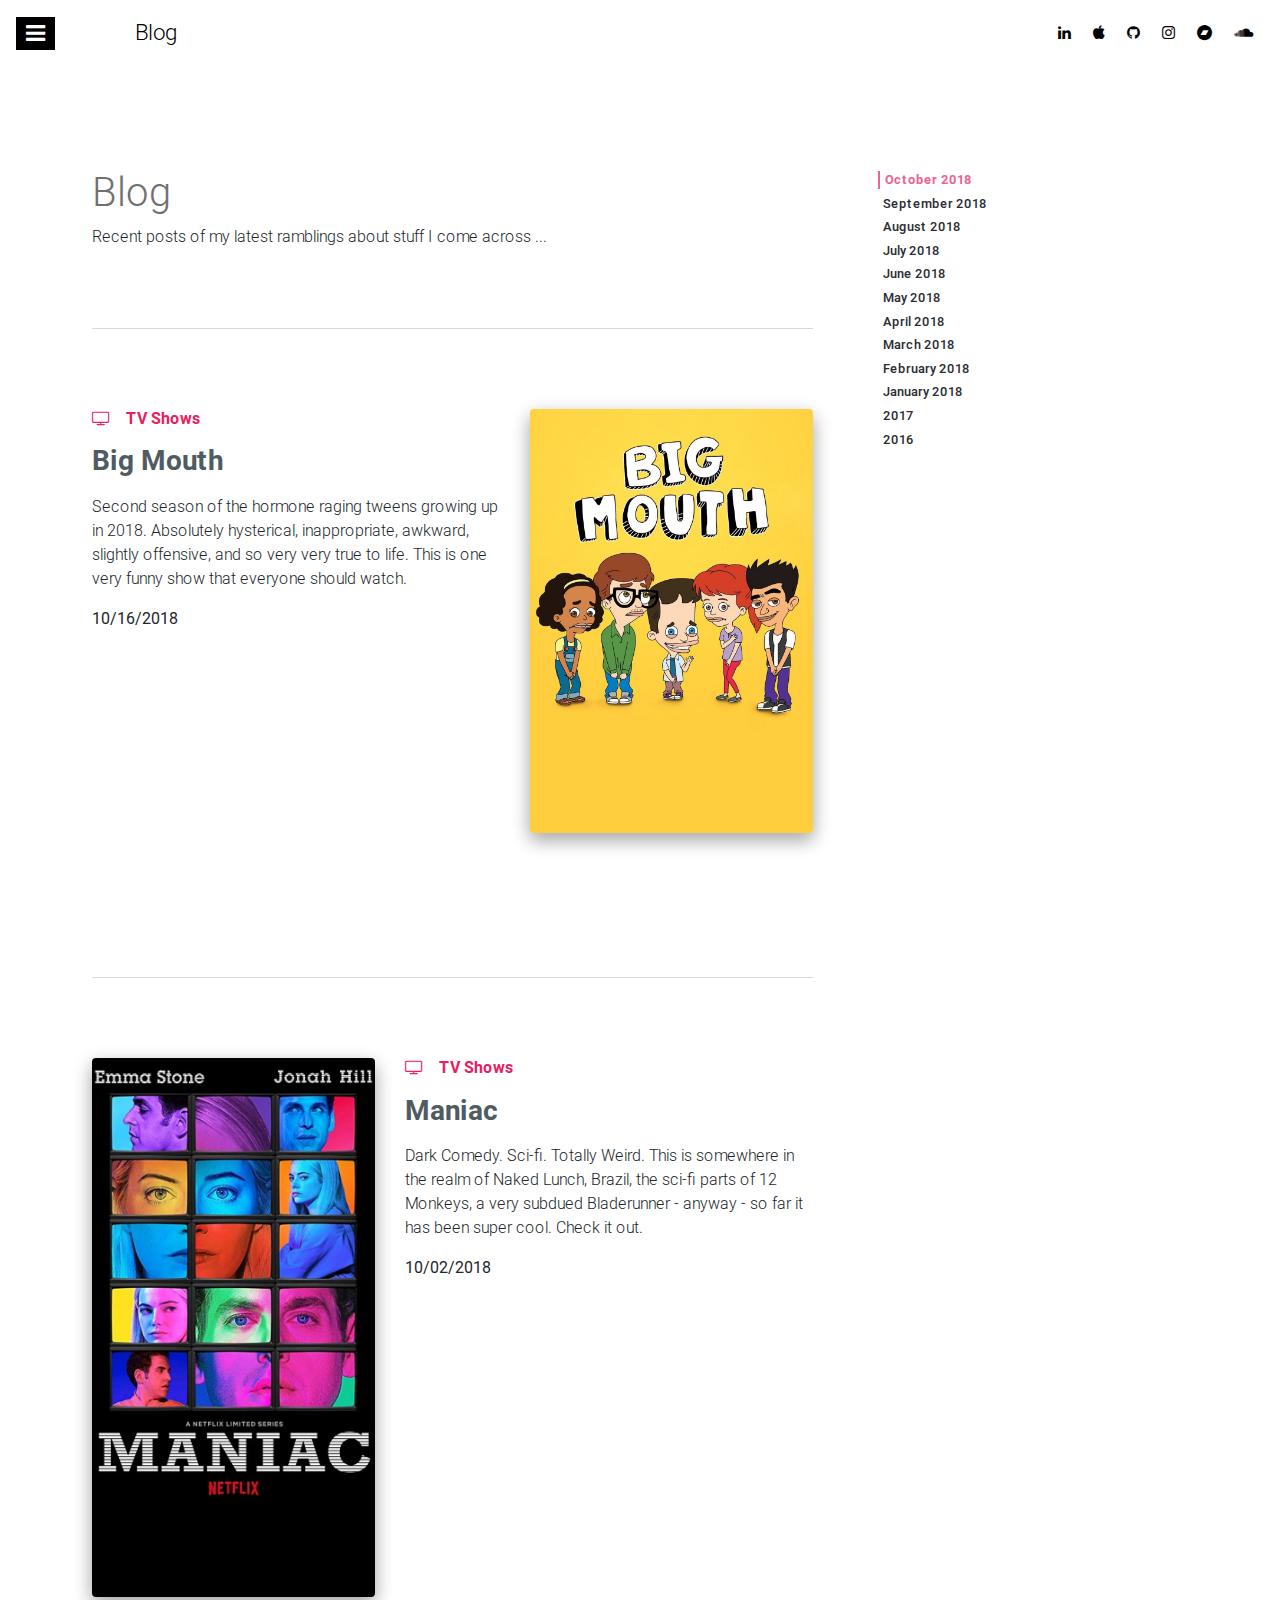
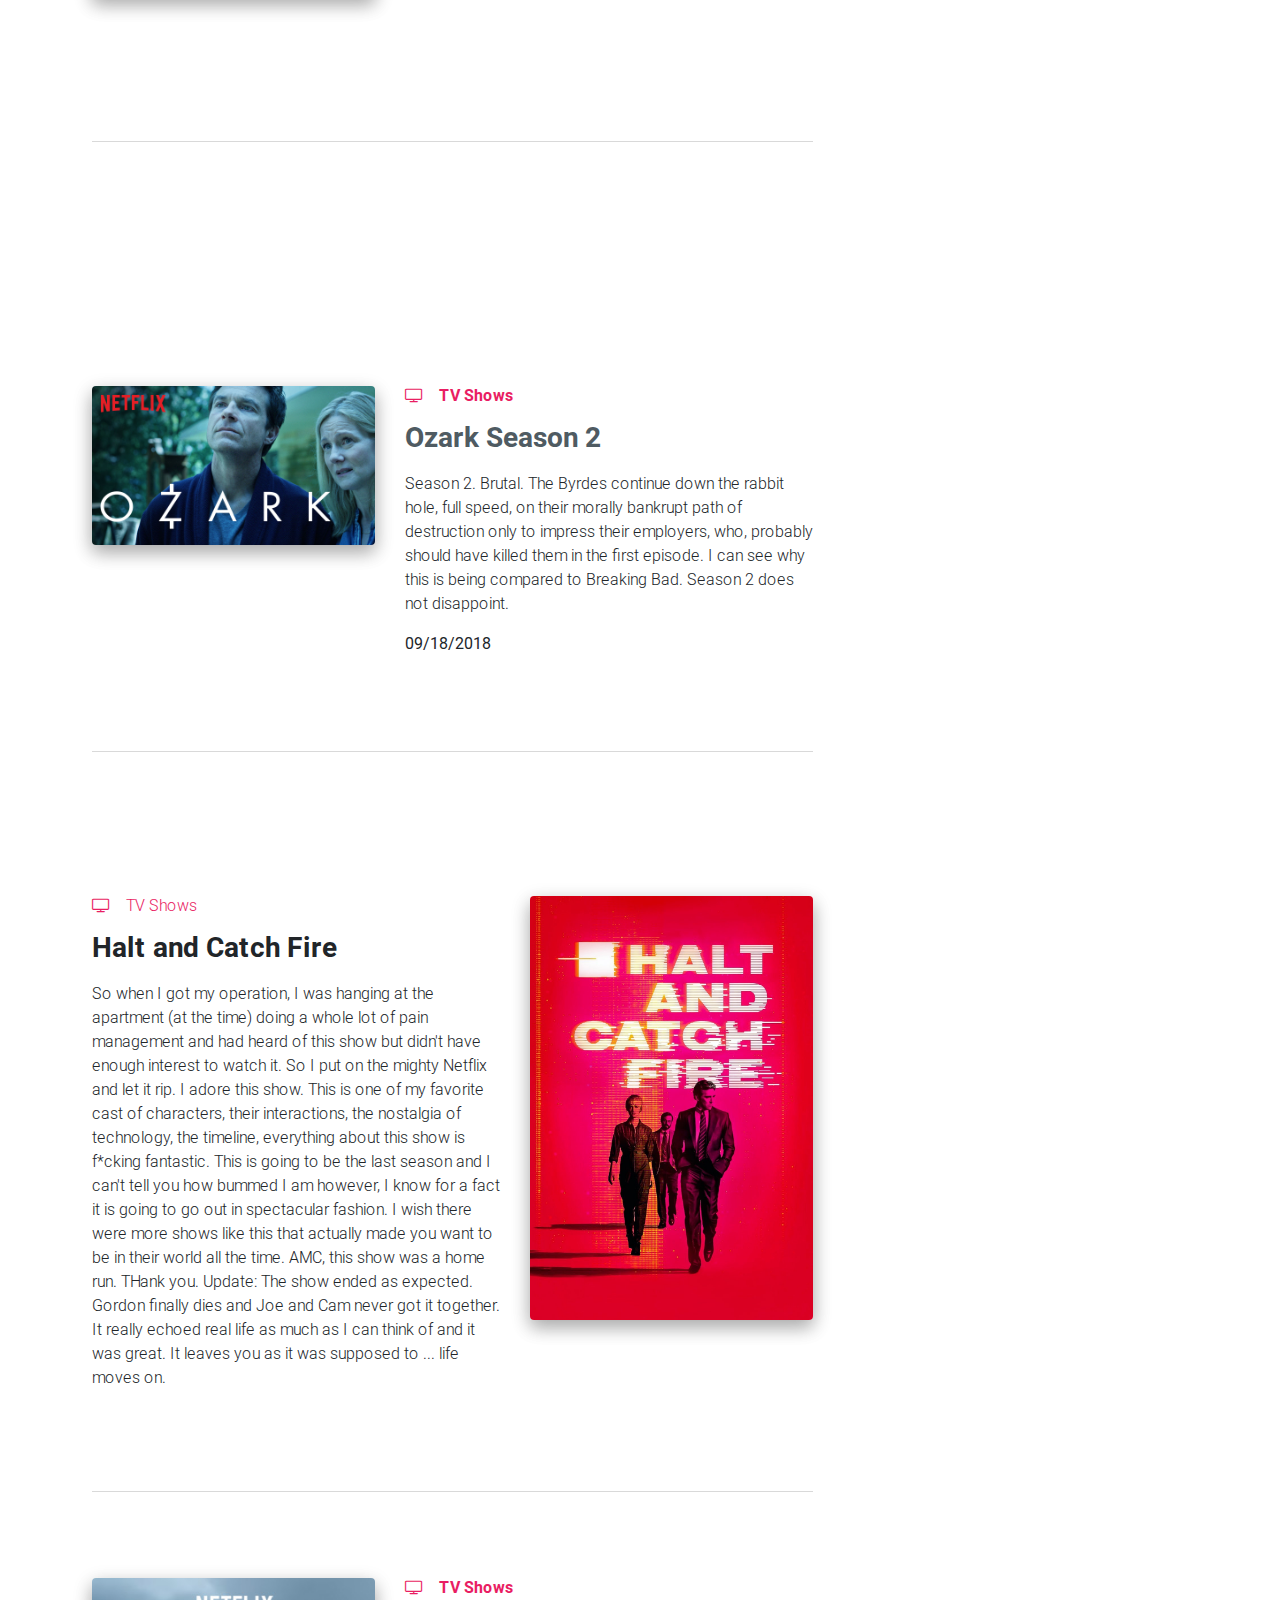
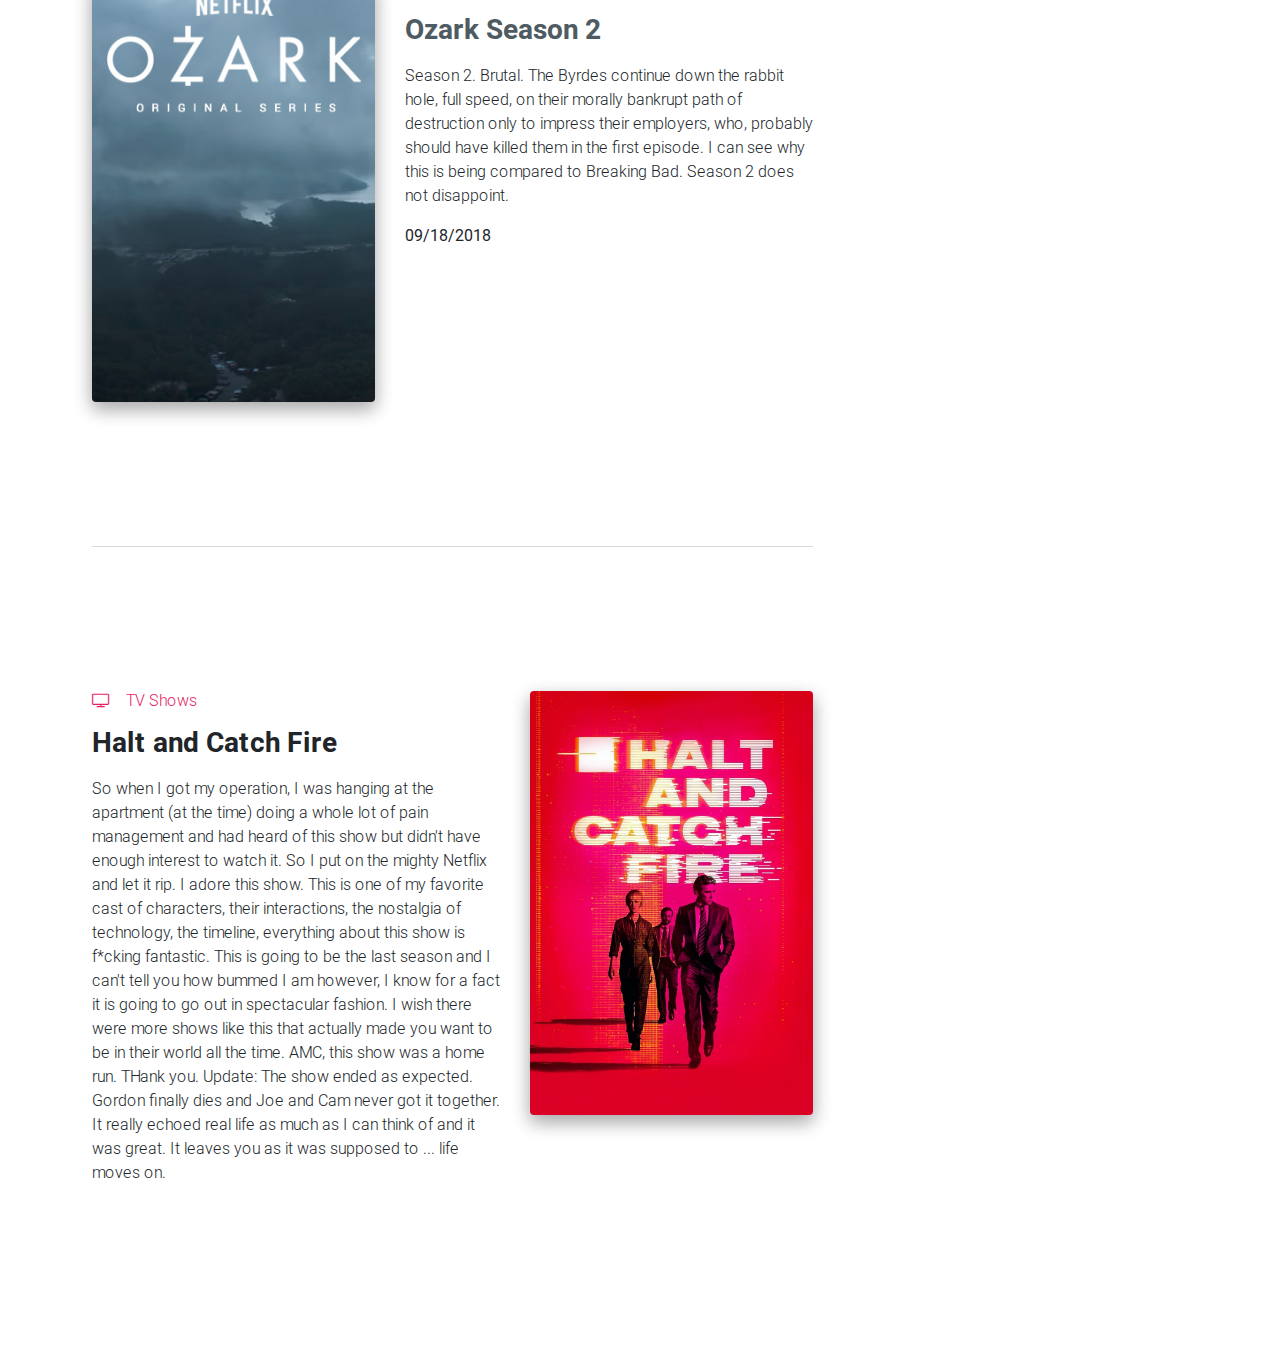
==== blog.html @ d879fb86 "messed around with colors again - added a new color template" ====
<!DOCTYPE html>
<html>

<head>
    <!--Import Google Icon Font-->
    <link href="https://fonts.googleapis.com/icon?family=Material+Icons" rel="stylesheet">

    <!-- Compiled and minified CSS -->
    <link rel="stylesheet" href="css/bootstrap.min.css">
    <link rel="stylesheet" href="css/mdb.min.css" />
    <link rel="stylesheet" href="css/overrides.css" />

    <!-- Font Awesome -->
    <link rel="stylesheet" href="https://maxcdn.bootstrapcdn.com/font-awesome/4.7.0/css/font-awesome.min.css">

    <!--Let browser know website is optimized for mobile-->
    <meta name="viewport" content="width=device-width, initial-scale=1.0" />
</head>

<body class="fixed-sn scrollspy-list white" data-spy="scroll" data-target="#myScrollspy" data-offset="150" style="position: relative;">

    <!--Double Nav-->
    <header>

        <!-- Sidenav -->
        <div id="slide-out" class="side-nav fixed white z-depth-0">
            <ul class="custom-scrollbar">
                <li>
                    <div class="logo-wrapper waves-light white">
                        <a href="index.html"><img src="assets/logo.png" alt="" class="img-fluid flex-center"></a>
                    </div>
                </li>
                <li class="text-center pt-1 primary-dark pb-05">
                    <h4 class="h4-responsive"><span class="white-text">HUGO</span><span class="secondary-text">MASSARRI</span></h4>
                </li>
                <!--
					<span class="fs-90 cyan-text lighten-1">UIX DEVELOPER</span>
				</li>
                -->
                <ul class="collapsible collapsible-accordion">
                    <li>
                        <a href="#" class="collapsible-header waves-effect arrow-r text-left fs-95"><i class="fa fa-hand-o-right"></i>PORTFOLIO</a>
                        <div class="collapsible-body">
                            <ul>
                                <li><a href="portfolio-ux.html" class="waves-effect text-left animated">UX</a></li>
                                <li><a href="portfolio-web.html" class="waves-effect text-left animated">Web Design</a></li>
                                <li><a href="portfolio-media.html" class="waves-effect text-left animated">Digital Media</a></li>
                            </ul>
                        </div>
                    </li>
                    <li><a href="process.html" class="collapsible-header waves-effect text-left fs-95"><i class="fa fa-cog"></i>PROCESS</a></li>
                    <li><a href="#" class="collapsible-header waves-effect text-left fs-95 active"><i class="fa fa-user"></i>BLOG</a></li>
                    <li><a href="discography.html" class="collapsible-header waves-effect text-left fs-95"><i class="fa fa-play-circle"></i>DISCOGRAPHY</a></li>
                    <li><a href="#" class="collapsible-header waves-effect text-left fs-95"><i class="fa fa-file-text"></i>RESUME</a></li>
                    <li><a href="#" class="collapsible-header waves-effect text-left fs-95"><i class="fa fa-envelope"></i>CONTACT</a></li>
                </ul>
            </ul>
            <div class="mask-strong"></div>
        </div>

        <!-- Navbar -->
        <nav id="topnav" class="navbar fixed-top navbar-toggleable-md navbar-expand-lg scrolling-navbar double-nav white black-text z-depth-0">
            <!-- Slideout button -->
            <div class="float-left ml-1">
                <div id="mobile-button" class="black">
                    <a href="#" data-activates="slide-out" class="button-collapse"><i id="mobile-menu" class="white-text fa fa-bars"></i></a>    
                </div>
            </div>

            <!-- Breadcrumb -->
            <div class="breadcrumb-dn mr-auto">
                <h4 class="h4-responsive ml-5 mt-05">Blog</h4>
            </div>
            <ul class="nav navbar-nav nav-flex-icons ml-auto">
                <!--
                <li class="nav-item d-sm-block d-md-block d-lg-block d-xl-none">
                    <a href="" class="nav-link fs-90 font-weight-bold" style="margin-top: 2px;"><span class="black-text">HUGO</span><span class="pink-text">MASSARRI</span></a>
                </li>
                -->
                <li class="nav-item">
                    <a href="" class="nav-link"><i class="fa fa-linkedin"></i></a>
                </li>
                <li class="nav-item">
                    <a href="" class="nav-link"><i class="fa fa-apple"></i></a>
                </li>
                <li class="nav-item">
                    <a href="" class="nav-link"><i class="fa fa-github"></i></a>
                </li>
                <li class="nav-item">
                    <a href="" class="nav-link"><i class="fa fa-instagram"></i></a>
                </li>
                <li class="nav-item">
                    <a href="" class="nav-link"><i class="fa fa-bandcamp" aria-hidden="true"></i></a>
                </li>
                <li class="nav-item">
                    <a href="" class="nav-link"><i class="fa fa-soundcloud"></i></a>
                </li>
            </ul>
        </nav>

    </header>



    <!-- Main Content -->
    <main>

        <div class="container-fluid dark-body-text">

            <div class="row mt-5">
                <div class="col-sm-12 col-lg-8">

                    <h1 class="h1-responsive font weight-bold tertiary-dark-text">Blog</h1>
                    <p class="w-responsive mb-5">Recent posts of my latest ramblings about stuff I come across ...</p>

                    <hr class="mb-5" />

                    <!-- October 2018 -->
                    <div id="OCT" class="process-spacer-start">&nbsp;</div>
                    <section class="blog">
                        <div class="row">
                            <div class="col-sm-12 col-lg-7">
                                <a href="!#" class="pink-text">
                                    <h6 class="mb-1 font-weight-bold"><i class="fa fa-television pr-1"></i>TV Shows</h6>
                                </a>
                                <h3 class="font-weight-bold mb-1"><strong><a href="https://www.netflix.com" target="_blank">Big Mouth</a></strong></h3>
                                <p>Second season of the hormone raging tweens growing up in 2018. Absolutely hysterical, inappropriate, awkward, slightly offensive, and so very very true to life. This is one very funny show that everyone should watch.</p>
                                <p><strong>10/16/2018</strong></p>
                            </div>
                            <div class="col-sm-12 col-lg-5">
                                <div class="view overlay rounded z-depth-2 mb-lg-0 mb-4">
                                    <img src="assets/blog/2018-10-16-bigmouth.jpg" alt="Maniac" class="img-fluid lightbox">
                                    <a>
                                        <div class="mask rgba-white-slight"></div>
                                    </a>
                                </div>
                            </div>
                        </div>
                    </section>
                    
                    <hr class="my-5">
                    
                    <section class="blog">
                        <div class="row">
                            <div class="col-sm-12 col-lg-5">
                                <div class="view overlay rounded z-depth-2 mb-lg-0 mb-4">
                                    <img src="assets/blog/maniac2018.jpeg" alt="Maniac" class="img-fluid lightbox">
                                    <a>
                                        <div class="mask rgba-white-slight"></div>
                                    </a>
                                </div>
                            </div>
                            <div class="col-sm-12 col-lg-7">
                                <a href="!#" class="pink-text">
                                    <h6 class="mb-1 font-weight-bold"><i class="fa fa-television pr-1"></i>TV Shows</h6>
                                </a>
                                <h3 class="font-weight-bold primary-light-text mb-1"><strong><a href="https://www.netflix.com/title/80124522" target="_blank">Maniac</a></strong></h3>
                                <p>Dark Comedy. Sci-fi. Totally Weird. This is somewhere in the realm of Naked Lunch, Brazil, the sci-fi parts of 12 Monkeys, a very subdued Bladerunner - anyway - so far it has been super cool. Check it out.</p>
                                <p><strong>10/02/2018</strong></p>
                            </div>
                        </div>
                    </section>

                    <hr class="my-5">

                    <!-- September 2018 -->
                    <div id="SEP" class="process-spacer">&nbsp;</div>
                    <section class="blog">
                        <div class="row">
                            <div class="col-sm-12 col-lg-5">
                                <div class="view overlay rounded z-depth-2 mb-lg-0 mb-4">
                                    <img src="assets/blog/2018-10-ozark.jpg" alt="Ozark" class="img-fluid lightbox">
                                    <a>
                                        <div class="mask rgba-white-slight"></div>
                                    </a>
                                </div>
                            </div>
                            <div class="col-sm-12 col-lg-7">
                                <a href="!#" class="pink-text">
                                    <h6 class="mb-1 font-weight-bold"><i class="fa fa-television pr-1"></i>TV Shows</h6>
                                </a>
                                <h3 class="font-weight-bold primary-light-text mb-1"><strong><a href="https://www.netflix.com/title/80117552" target="_blank">Ozark Season 2</a></strong></h3>
                                <p>Season 2. Brutal. The Byrdes continue down the rabbit hole, full speed, on their morally bankrupt path of destruction only to impress their employers, who, probably should have killed them in the first episode. I can see why this is being compared to Breaking Bad. Season 2 does not disappoint.</p>
                                <p><strong>09/18/2018</strong></p>
                            </div>
                        </div>
                    </section>

                    <hr class="my-5">

                    <section class="blog">
                        <div class="row">
                            <div class="col-sm-12 col-lg-7">
                                <a href="!#" class="pink-text">
                                    <h6 class="mt-4 mb-1"><i class="fa fa-television pr-1"></i>TV Shows</h6>
                                </a>
                                <h3 class="font-weight-bold mb-1"><strong>Halt and Catch Fire</strong></h3>
                                <p>So when I got my operation, I was hanging at the apartment (at the time) doing a whole lot of pain management and had heard of this show but didn't have enough interest to watch it. So I put on the mighty Netflix and let it rip. I adore this show. This is one of my favorite cast of characters, their interactions, the nostalgia of technology, the timeline, everything about this show is f*cking fantastic. This is going to be the last season and I can't tell you how bummed I am however, I know for a fact it is going to go out in spectacular fashion. I wish there were more shows like this that actually made you want to be in their world all the time. AMC, this show was a home run. THank you. Update: The show ended as expected. Gordon finally dies and Joe and Cam never got it together. It really echoed real life as much as I can think of and it was great. It leaves you as it was supposed to ... life moves on.</p>
                            </div>

                            <div class="col-sm-12 col-lg-5">
                                <div class="view overlay rounded z-depth-2 mb-lg-0 my-4">
                                    <img src="assets/blog/haltandcatchfire.jpg" alt="" class="img-fluid">
                                    <a>
                                        <div class="mask rgba-white-slight"></div>
                                    </a>
                                </div>
                            </div>
                        </div>
                    </section>


                    <!-- August 2018 -->
                    <div id="AUG" class="process-spacer">
                        <hr />
                    </div>
                    <section class="blog">
                        <div class="row">
                            <div class="col-sm-12 col-lg-5">
                                <div class="view overlay rounded z-depth-2 mb-lg-0 mb-4">
                                    <img src="assets/blog/ozark-netflix.jpg" alt="" class="img-fluid lightbox">
                                    <a>
                                        <div class="mask rgba-white-slight"></div>
                                    </a>
                                </div>
                            </div>

                            <div class="col-sm-12 col-lg-7">
                                <a href="!#" class="pink-text">
                                    <h6 class="mb-1 font-weight-bold"><i class="fa fa-television pr-1"></i>TV Shows</h6>
                                </a>
                                <h3 class="font-weight-bold mb-1"><strong><a href="https://www.netflix.com/title/80117552" target="_blank">Ozark Season 2</a></strong></h3>
                                <p>Season 2. Brutal. The Byrdes continue down the rabbit hole, full speed, on their morally bankrupt path of destruction only to impress their employers, who, probably should have killed them in the first episode. I can see why this is being compared to Breaking Bad. Season 2 does not disappoint.</p>
                                <p><strong>09/18/2018</strong></p>
                            </div>
                        </div>
                    </section>

                    <hr class="my-5">

                    <section class="blog">
                        <div class="row">
                            <div class="col-sm-12 col-lg-7">
                                <a href="!#" class="pink-text">
                                    <h6 class="mt-4 mb-1"><i class="fa fa-television pr-1"></i>TV Shows</h6>
                                </a>
                                <h3 class="font-weight-bold mb-1"><strong>Halt and Catch Fire</strong></h3>
                                <p>So when I got my operation, I was hanging at the apartment (at the time) doing a whole lot of pain management and had heard of this show but didn't have enough interest to watch it. So I put on the mighty Netflix and let it rip. I adore this show. This is one of my favorite cast of characters, their interactions, the nostalgia of technology, the timeline, everything about this show is f*cking fantastic. This is going to be the last season and I can't tell you how bummed I am however, I know for a fact it is going to go out in spectacular fashion. I wish there were more shows like this that actually made you want to be in their world all the time. AMC, this show was a home run. THank you. Update: The show ended as expected. Gordon finally dies and Joe and Cam never got it together. It really echoed real life as much as I can think of and it was great. It leaves you as it was supposed to ... life moves on.</p>
                            </div>

                            <div class="col-sm-12 col-lg-5">
                                <div class="view overlay rounded z-depth-2 mb-lg-0 my-4">
                                    <img src="assets/blog/haltandcatchfire.jpg" alt="" class="img-fluid">
                                    <a>
                                        <div class="mask rgba-white-slight"></div>
                                    </a>
                                </div>
                            </div>
                        </div>
                    </section>

                    <div class="process-spacer">&nbsp;</div>

                </div>


                <!-- Scroll Spy -->
                <div class="col-sm-12 col-lg-4">

                    <div id="myScrollspy" class="sticky">
                        <ul id="scrollspy-list" class="nav nav-pills default-pills smooth-scroll">
                            <li class="nav-item">
                                <a id="startPosition" href="#OCT" class="nav-link active">October 2018</a>
                            </li>
                            <li class="nav-item">
                                <a href="#SEP" class="nav-link">September 2018</a>
                            </li>
                            <li class="nav-item">
                                <a href="#AUG" class="nav-link">August 2018</a>
                            </li>
                            <li class="nav-item">
                                <a href="#JUL" class="nav-link">July 2018</a>
                            </li>
                            <li class="nav-item">
                                <a href="#JUN" class="nav-link">June 2018</a>
                            </li>
                            <li class="nav-item">
                                <a href="#MAY" class="nav-link">May 2018</a>
                            </li>
                            <li class="nav-item">
                                <a href="#APR" class="nav-link">April 2018</a>
                            </li>
                            <li class="nav-item">
                                <a href="#MAR" class="nav-link">March 2018</a>
                            </li>
                            <li class="nav-item">
                                <a href="#FEB" class="nav-link">February 2018</a>
                            </li>
                            <li class="nav-item">
                                <a href="#JAN" class="nav-link">January 2018</a>
                            </li>
                            <li class="nav-item">
                                <a href="#2017" class="nav-link">2017</a>
                            </li>
                            <li class="nav-item">
                                <a href="#2016" class="nav-link">2016</a>
                            </li>
                        </ul>
                    </div>

                </div>
            </div>



        </div>

    </main>

    <!-- Compiled and minified JavaScript -->
    <script src="js/jquery-3.3.1.min.js"></script>
    <script src="js/bootstrap.min.js"></script>
    <script src="js/mdb.min.js"></script>
    <script src="js/scripts.js"></script>
</body>

</html>
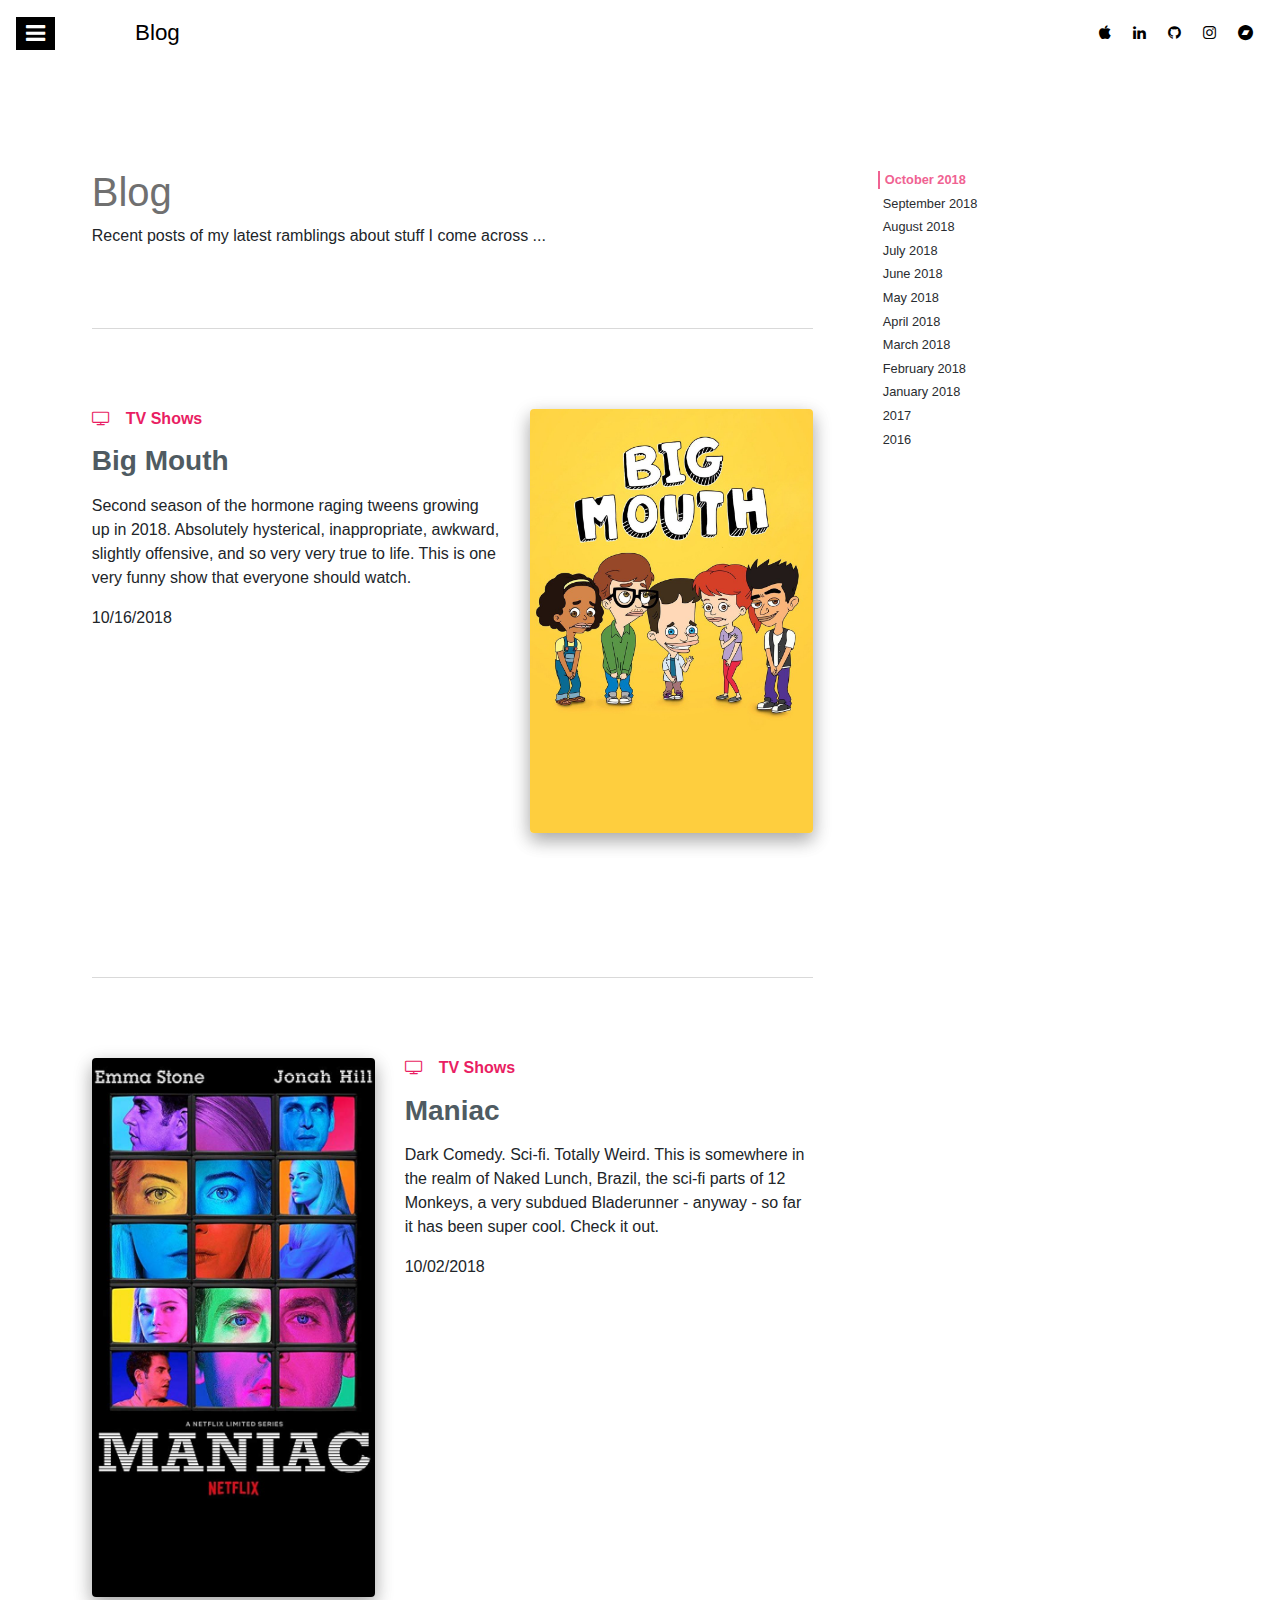
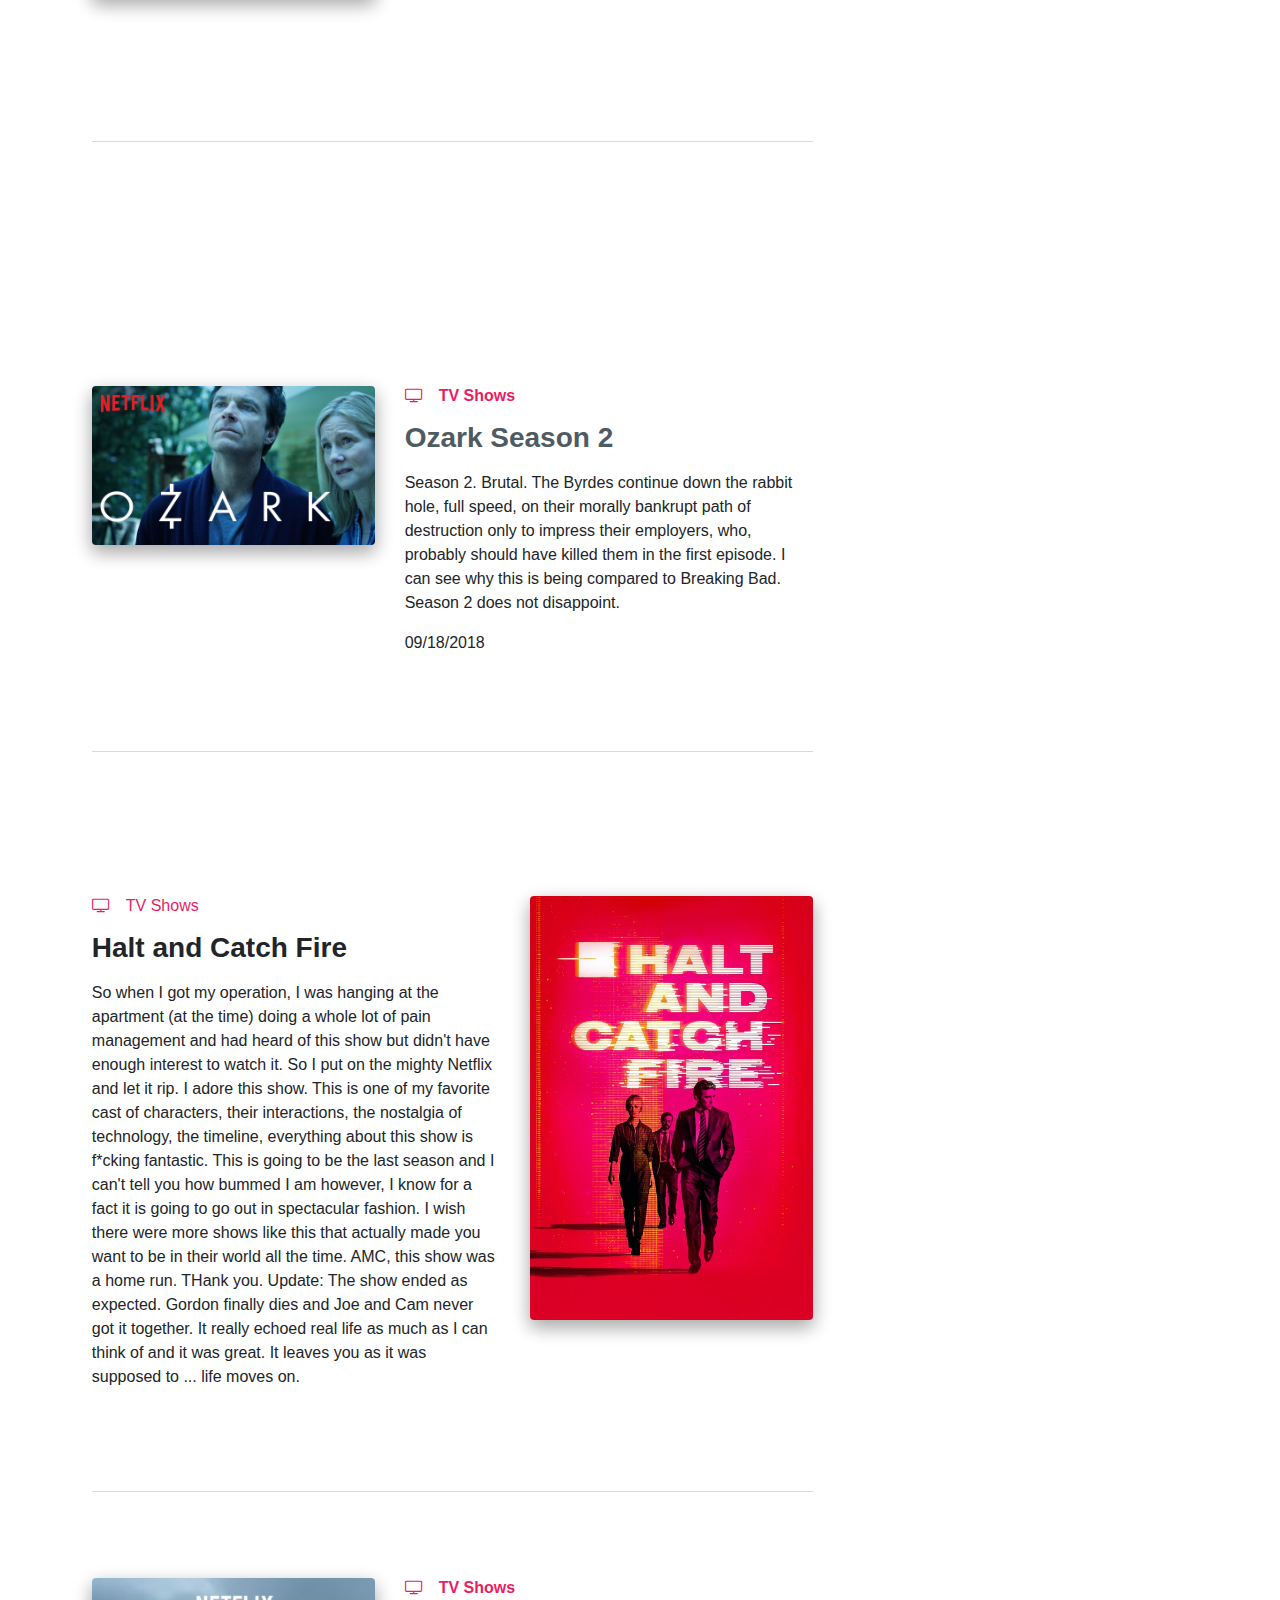
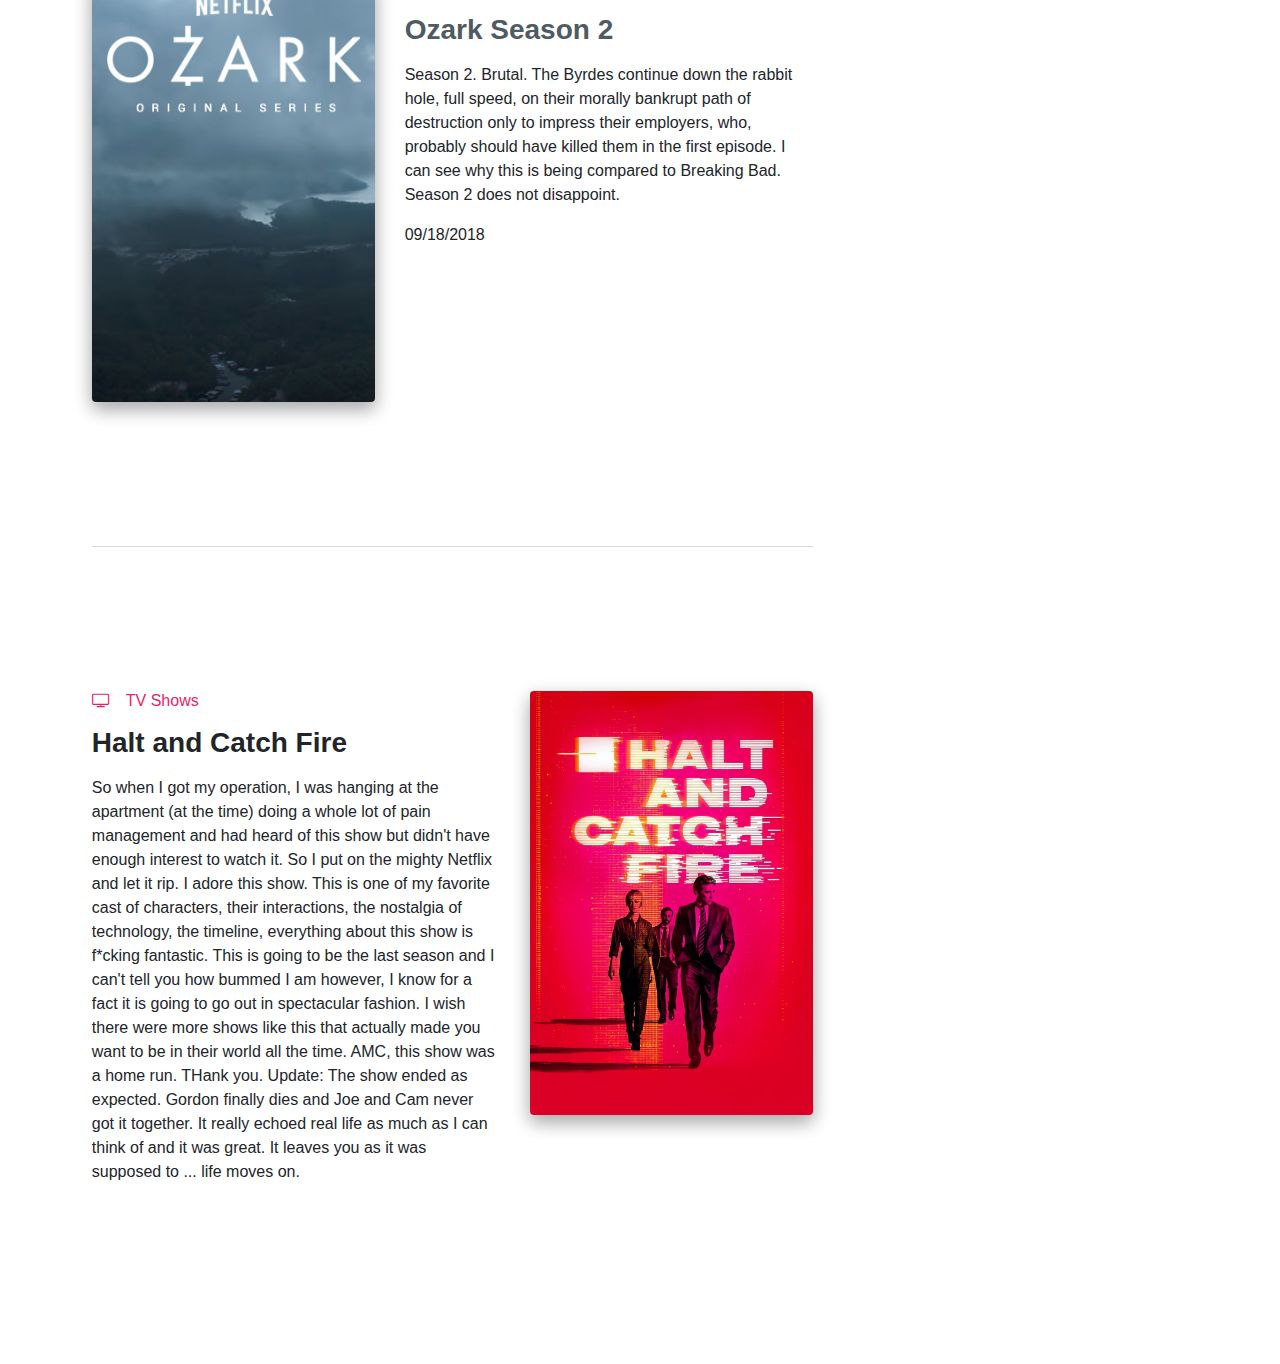
==== commit 35574d66: "fixed menu, added social links, started UX" ====
--- a/blog.html
+++ b/blog.html
@@ -30,21 +30,21 @@
                         <a href="index.html"><img src="assets/logo.png" alt="" class="img-fluid flex-center"></a>
                     </div>
                 </li>
-                <li class="text-center pt-1 primary-dark pb-05">
+                <li class="text-center pt-1 black pb-05">
                     <h4 class="h4-responsive"><span class="white-text">HUGO</span><span class="secondary-text">MASSARRI</span></h4>
                 </li>
                 <!--
 					<span class="fs-90 cyan-text lighten-1">UIX DEVELOPER</span>
 				</li>
                 -->
-                <ul class="collapsible collapsible-accordion">
+                <ul class="collapsible collapsible-accordion mt-0">
                     <li>
                         <a href="#" class="collapsible-header waves-effect arrow-r text-left fs-95"><i class="fa fa-hand-o-right"></i>PORTFOLIO</a>
                         <div class="collapsible-body">
                             <ul>
-                                <li><a href="portfolio-ux.html" class="waves-effect text-left animated">UX</a></li>
-                                <li><a href="portfolio-web.html" class="waves-effect text-left animated">Web Design</a></li>
-                                <li><a href="portfolio-media.html" class="waves-effect text-left animated">Digital Media</a></li>
+                                <li><a href="#" class="waves-effect text-left">UX</a></li>
+                                <li><a href="portfolio-media.html" class="waves-effect text-left">Digital Media</a></li>
+                                <li><a href="portfolio-web.html" class="waves-effect text-left">Web Design + Development</a></li>
                             </ul>
                         </div>
                     </li>
@@ -52,7 +52,7 @@
                     <li><a href="#" class="collapsible-header waves-effect text-left fs-95 active"><i class="fa fa-user"></i>BLOG</a></li>
                     <li><a href="discography.html" class="collapsible-header waves-effect text-left fs-95"><i class="fa fa-play-circle"></i>DISCOGRAPHY</a></li>
                     <li><a href="#" class="collapsible-header waves-effect text-left fs-95"><i class="fa fa-file-text"></i>RESUME</a></li>
-                    <li><a href="#" class="collapsible-header waves-effect text-left fs-95"><i class="fa fa-envelope"></i>CONTACT</a></li>
+                    <li><a href="contact.html" class="collapsible-header waves-effect text-left fs-95"><i class="fa fa-envelope"></i>CONTACT</a></li>
                 </ul>
             </ul>
             <div class="mask-strong"></div>
@@ -78,22 +78,19 @@
                 </li>
                 -->
                 <li class="nav-item">
-                    <a href="" class="nav-link"><i class="fa fa-linkedin"></i></a>
-                </li>
-                <li class="nav-item">
-                    <a href="" class="nav-link"><i class="fa fa-apple"></i></a>
-                </li>
-                <li class="nav-item">
-                    <a href="" class="nav-link"><i class="fa fa-github"></i></a>
-                </li>
-                <li class="nav-item">
-                    <a href="" class="nav-link"><i class="fa fa-instagram"></i></a>
-                </li>
-                <li class="nav-item">
-                    <a href="" class="nav-link"><i class="fa fa-bandcamp" aria-hidden="true"></i></a>
-                </li>
-                <li class="nav-item">
-                    <a href="" class="nav-link"><i class="fa fa-soundcloud"></i></a>
+                    <a href="https://www.apple.com" target="_blank" class="nav-link"><i class="fa fa-apple"></i></a>
+                </li>
+                <li class="nav-item">
+                    <a href="https://www.linkedin.com/in/hmassarri" target="_blank" class="nav-link"><i class="fa fa-linkedin"></i></a>
+                </li>
+                <li class="nav-item">
+                    <a href="https://github.com/hmassarri/" target="_blank" class="nav-link"><i class="fa fa-github"></i></a>
+                </li>
+                <li class="nav-item">
+                    <a href="https://www.instagram.com/bighbomb/" target="_blank" class="nav-link"><i class="fa fa-instagram"></i></a>
+                </li>
+                <li class="nav-item">
+                    <a href="https://blacktransmitter.bandcamp.com" target="_blank" class="nav-link"><i class="fa fa-bandcamp"></i></a>
                 </li>
             </ul>
         </nav>
--- a/css/overrides.css
+++ b/css/overrides.css
@@ -1,3 +1,19 @@
+/* Index 
+==============================
+0.  Imports
+1.  HTML, Body, etc
+2.  Fonts
+3.  Sidenav and Nav
+4.  Scrollspy
+5.  Portfolio Site Web
+6.  Discography
+7.  Blog
+8.  Process
+9.  Web
+10. Contact
+==============================*/
+/* Imports
+==============================*/
 /* =Color Palette
 ==============================*/
 /* Blue and Grey
@@ -547,14 +563,11 @@
   #mental_model {
     margin-top: 1rem !important;
     margin-bottom: 5rem; } }
-/* Index 
-==============================
-1. HTML, Body, etc
-
-
-==============================*/
 /* =HTML, Body, etc
 ==============================*/
+html, body {
+  font-family: 'Karla', sans-serif; }
+
 header,
 main,
 footer {
@@ -567,8 +580,10 @@
   border: 0;
   border-top: 1px solid rgba(0, 0, 0, 0.15); }
 
+/* =Fonts
+==============================*/
 .subheading-hm {
-  font-family: CallunaLghtRegular, Georgia, serif; }
+  font-family: Georgia, 'Times New Roman', Times, serif; }
 
 /* =Sidenav and Nav
 ==============================*/
@@ -590,7 +605,9 @@
 
 #slide-out .collapsible-body a {
   background-color: rgba(0, 0, 0, 0.08);
-  font-weight: 300; }
+  font-weight: 300;
+  height: 56px !important;
+  line-height: 56px !important; }
 
 .side-nav .logo-wrapper,
 .side-nav .logo-wrapper a {
@@ -614,8 +631,12 @@
   font-weight: 300;
   border-radius: 0; }
 
+.side-nav .collapsible a {
+  height: 58px !important;
+  line-height: 58px !important; }
+
 .side-nav .collapsible-body a {
-  padding-left: 55px; }
+  padding-left: 48px; }
 
 .side-nav .logo-wrapper {
   border-bottom: 0px solid rgba(153, 153, 153, 0.3); }
@@ -671,7 +692,8 @@
 .portfolioSite-button:focus,
 .portfolioSite-button:hover {
   background-color: #00BCD4;
-  color: #000000; }
+  color: #000000;
+  border-radius: 4px; }
 
 .portfolioSite-button .hoverable {
   transition: all 0s ease-in-out; }
@@ -689,7 +711,8 @@
 .discog-button:focus,
 .discog-button:hover {
   background-color: #00BCD4;
-  color: #000000; }
+  color: #000000;
+  border-radius: 4px; }
 
 .discog-button .hoverable {
   transition: all 0s ease-in-out; }
@@ -747,7 +770,7 @@
 .webproject-button-2 .hoverable {
   transition: all 0s ease-in-out; }
 
-/* =Discography
+/* =Contact
 ==============================*/
 .contact-button {
   background-color: #000000;
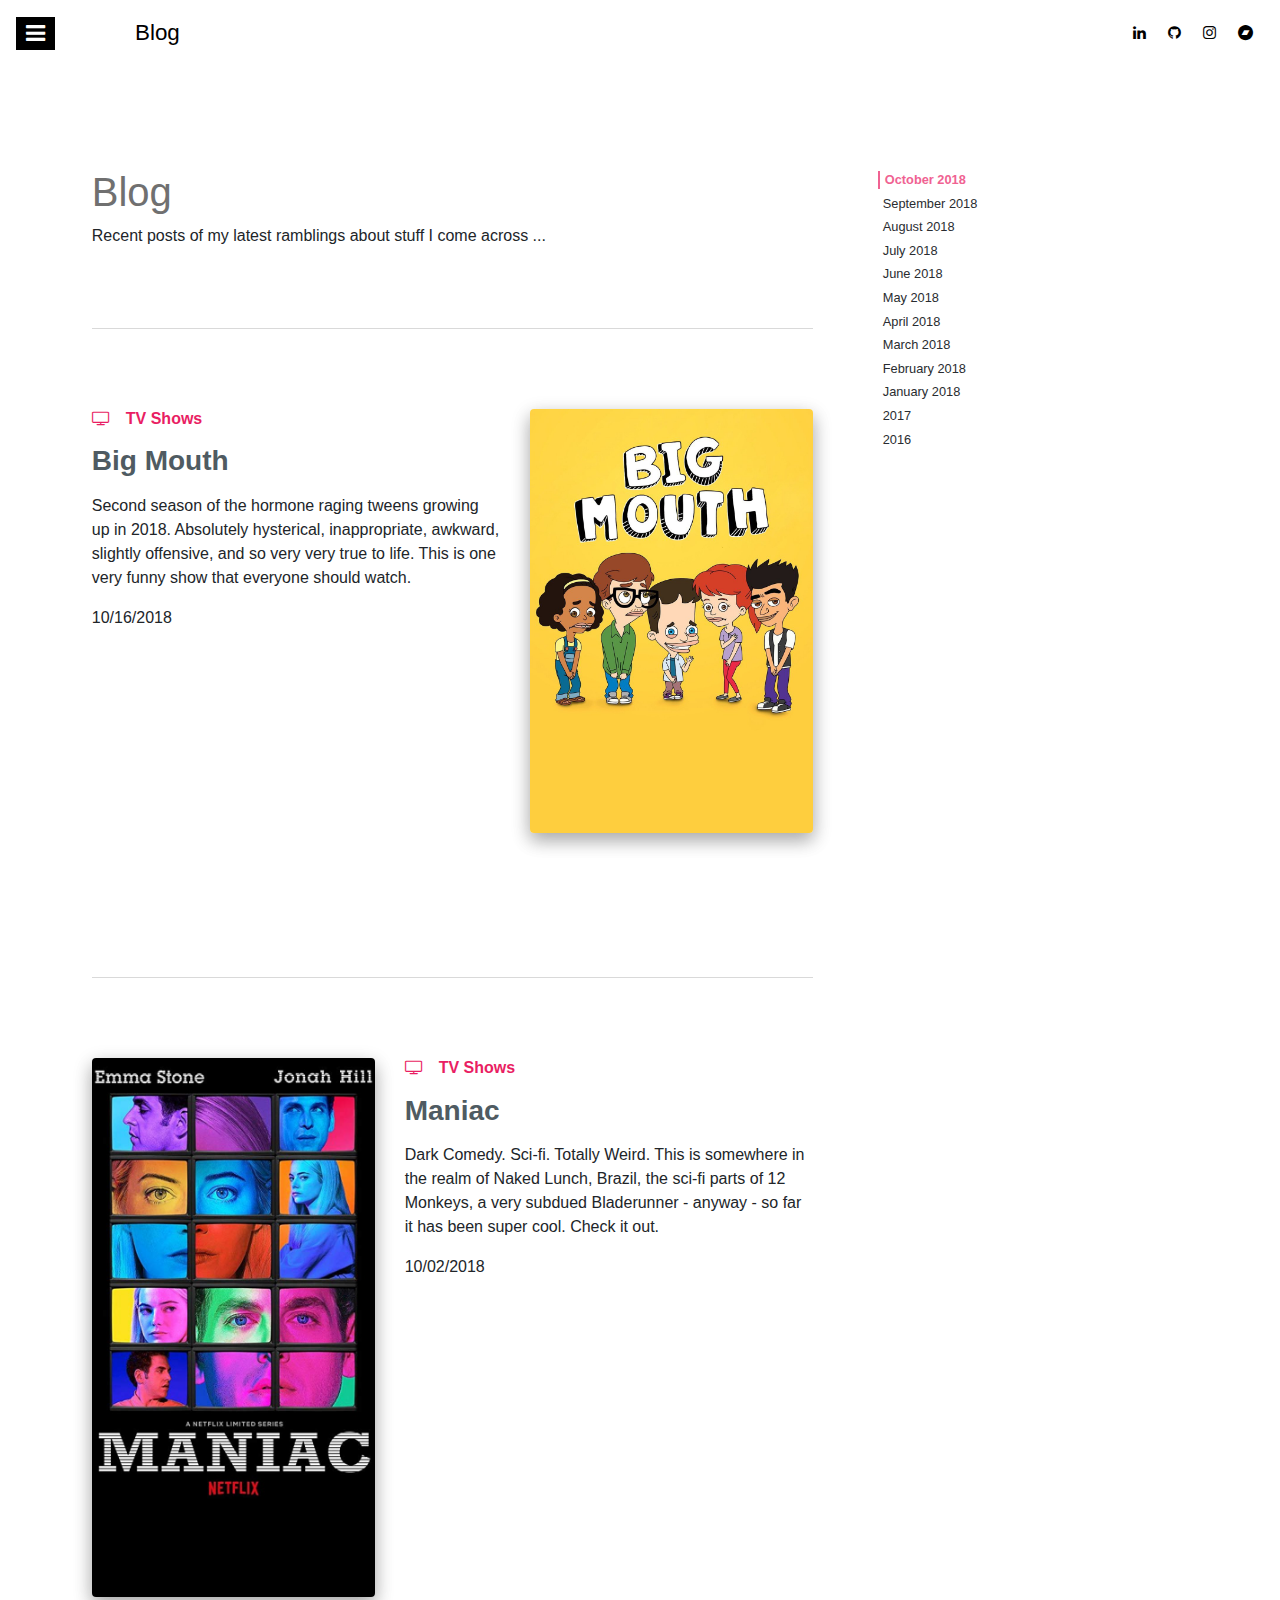
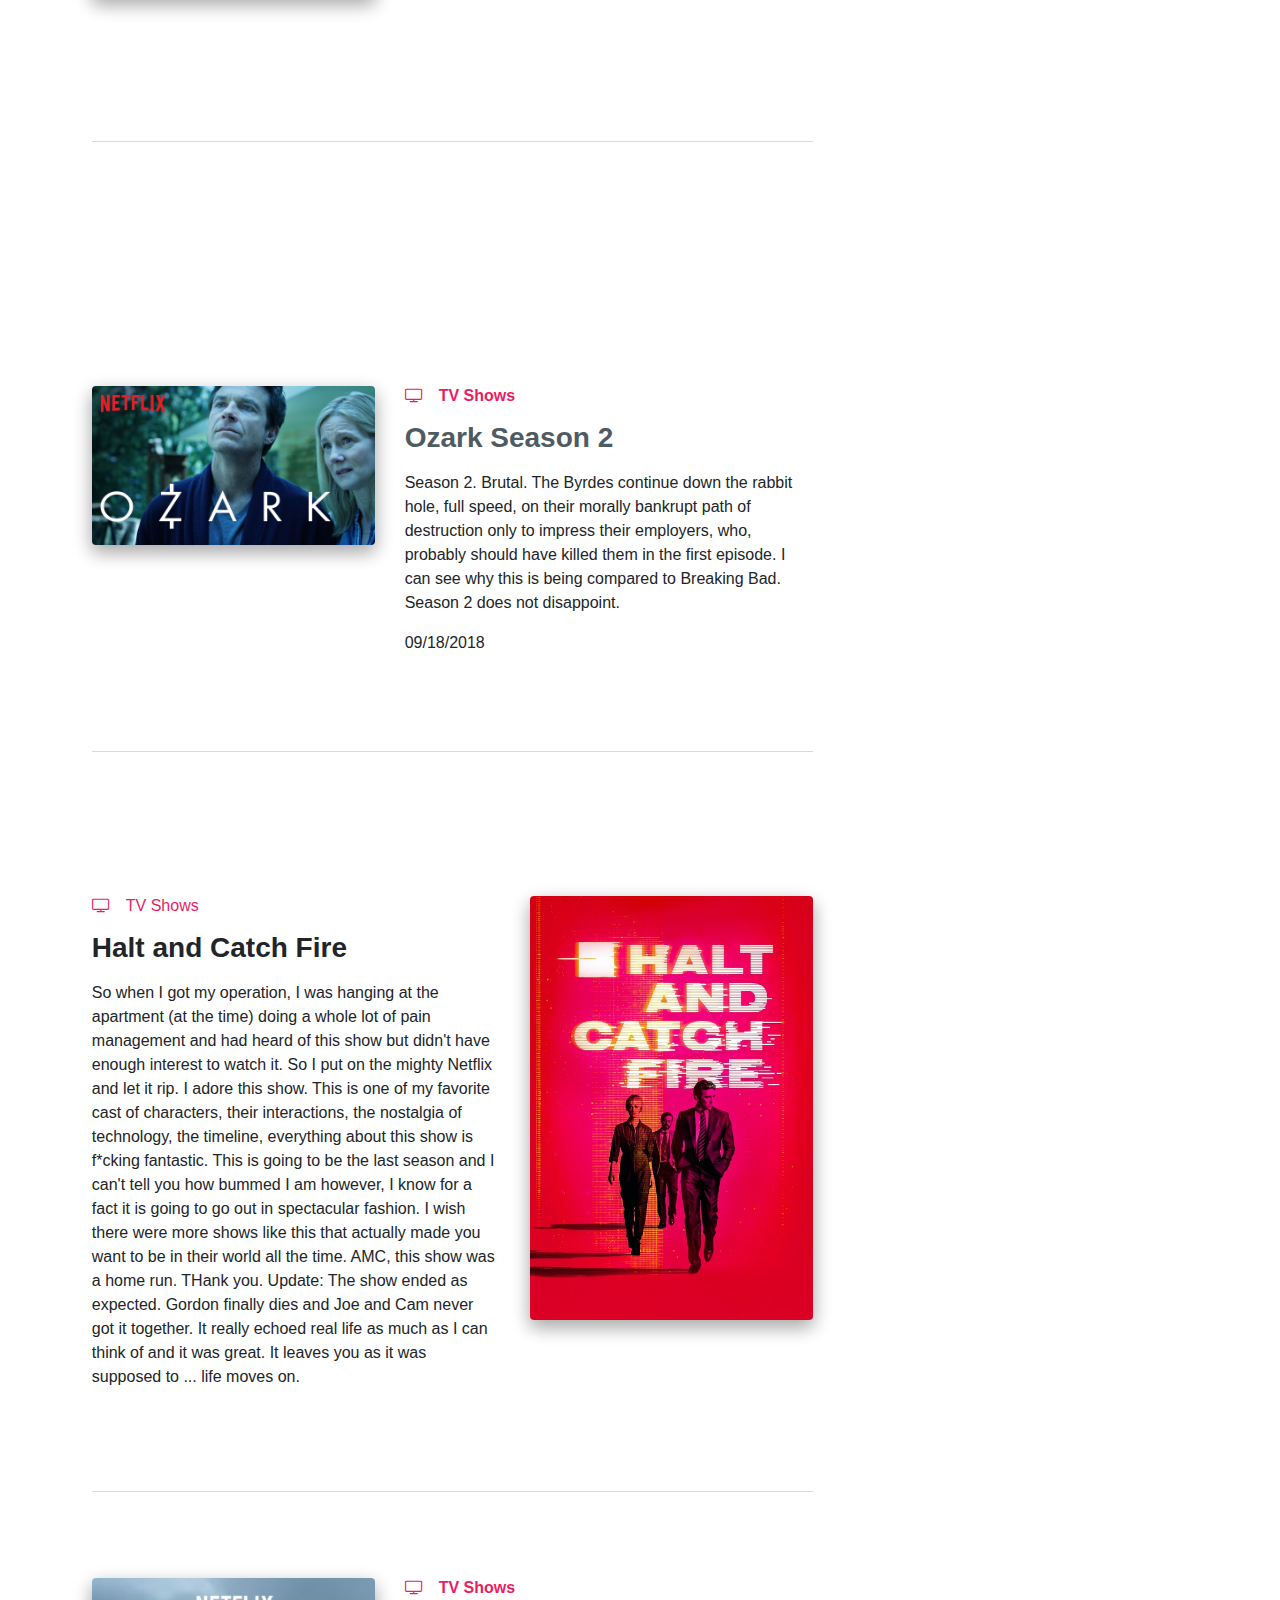
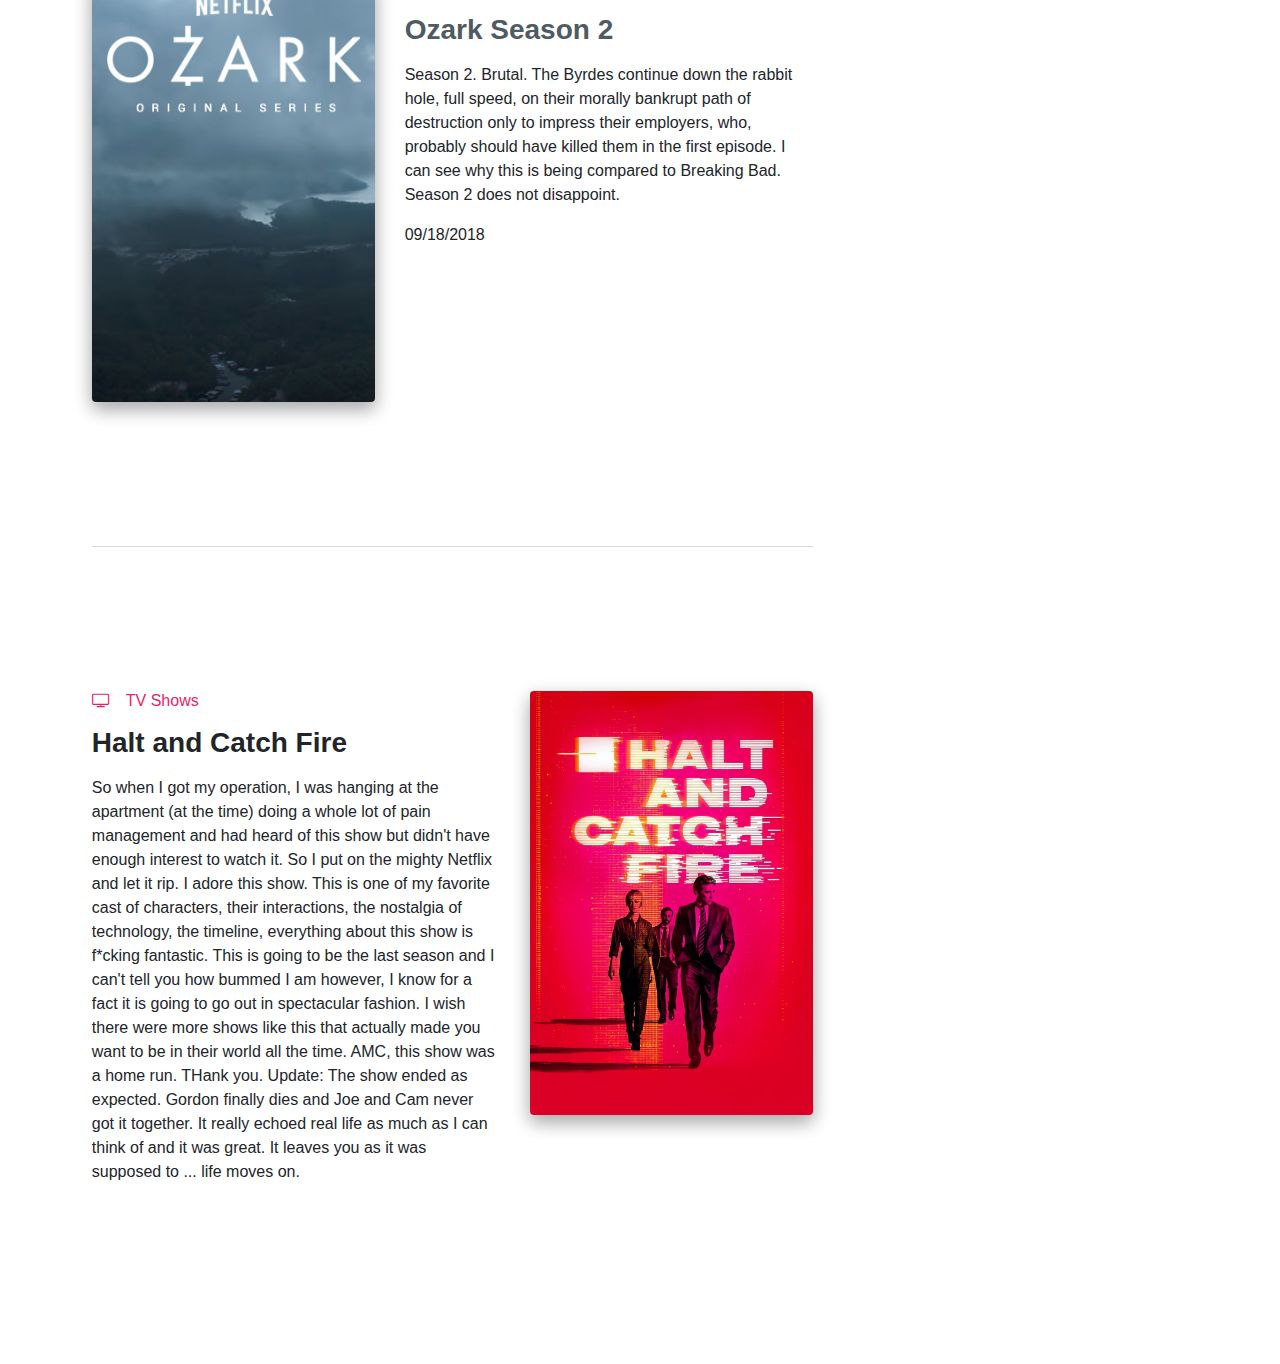
==== commit c6256cb0: "fixing more mobile css issues" ====
--- a/blog.html
+++ b/blog.html
@@ -51,7 +51,7 @@
                     <li><a href="process.html" class="collapsible-header waves-effect text-left fs-95"><i class="fa fa-cog"></i>PROCESS</a></li>
                     <li><a href="#" class="collapsible-header waves-effect text-left fs-95 active"><i class="fa fa-user"></i>BLOG</a></li>
                     <li><a href="discography.html" class="collapsible-header waves-effect text-left fs-95"><i class="fa fa-play-circle"></i>DISCOGRAPHY</a></li>
-                    <li><a href="#" class="collapsible-header waves-effect text-left fs-95"><i class="fa fa-file-text"></i>RESUME</a></li>
+                    <li><a href="assets/resume/2018-Resume.pdf" target="_blank" class="collapsible-header waves-effect text-left fs-95"><i class="fa fa-file-text"></i>RESUME</a></li>
                     <li><a href="contact.html" class="collapsible-header waves-effect text-left fs-95"><i class="fa fa-envelope"></i>CONTACT</a></li>
                 </ul>
             </ul>
@@ -76,10 +76,10 @@
                 <li class="nav-item d-sm-block d-md-block d-lg-block d-xl-none">
                     <a href="" class="nav-link fs-90 font-weight-bold" style="margin-top: 2px;"><span class="black-text">HUGO</span><span class="pink-text">MASSARRI</span></a>
                 </li>
+                <li class="nav-item">
+                    <a href="https://www.apple.com" target="_blank" class="nav-link"><i class="fa fa-apple"></i></a>
+                </li>
                 -->
-                <li class="nav-item">
-                    <a href="https://www.apple.com" target="_blank" class="nav-link"><i class="fa fa-apple"></i></a>
-                </li>
                 <li class="nav-item">
                     <a href="https://www.linkedin.com/in/hmassarri" target="_blank" class="nav-link"><i class="fa fa-linkedin"></i></a>
                 </li>
--- a/css/overrides.css
+++ b/css/overrides.css
@@ -535,7 +535,7 @@
     margin-top: 0px !important;
     margin-bottom: 0px !important; }
 
-  #process h2, #process p, #process figure {
+  #process h1, #process h2, #process h3, #process h4, #process h5, #process p, #process figure, #process footer {
     text-align: center !important; }
 
   #process .figure {
@@ -545,7 +545,7 @@
   .discog-button {
     width: 100% !important; }
 
-  #discography h2, #discography h3, #discography h5, #discography p {
+  #discopgrahy h1, #discography h2, #discography h3, #discography h5, #discography p, #discography footer {
     text-align: center !important; }
 
   #discography h3 {
@@ -554,10 +554,16 @@
   #discography .blockquote-footer {
     text-align: center; }
 
-  #web h2, #web h3, #web h5 {
+  #media h1, #media h2, #media h3, #media h4, #media h5, #media footer {
     text-align: center !important; }
 
+  #web h1, #web h2, #web h3, #web h4, #web h5, #web p, #web footer {
+    text-align: center !important; }
+
   .portfolioSite-button {
+    width: 100% !important; }
+
+  .contact-button {
     width: 100% !important; } }
 @media only screen and (max-width: 1024px) {
   #mental_model {
@@ -687,13 +693,12 @@
   padding: 10px 30px;
   display: inline-block;
   width: auto;
-  border-radius: 0px; }
+  border-radius: 4px; }
 
 .portfolioSite-button:focus,
 .portfolioSite-button:hover {
   background-color: #00BCD4;
-  color: #000000;
-  border-radius: 4px; }
+  color: #000000; }
 
 .portfolioSite-button .hoverable {
   transition: all 0s ease-in-out; }
@@ -706,13 +711,12 @@
   padding: 10px 30px;
   display: inline-block;
   width: auto;
-  border-radius: 0px; }
+  border-radius: 4px; }
 
 .discog-button:focus,
 .discog-button:hover {
   background-color: #00BCD4;
-  color: #000000;
-  border-radius: 4px; }
+  color: #000000; }
 
 .discog-button .hoverable {
   transition: all 0s ease-in-out; }
@@ -744,7 +748,7 @@
   padding: 10px 30px;
   display: inline-block;
   width: auto;
-  border-radius: 0px; }
+  border-radius: 4px; }
 
 .webproject-button-1:focus,
 .webproject-button-1:hover {
@@ -760,7 +764,7 @@
   padding: 10px 30px;
   display: inline-block;
   width: auto;
-  border-radius: 0px; }
+  border-radius: 4px; }
 
 .webproject-button-2:focus,
 .webproject-button-2:hover {
@@ -774,11 +778,11 @@
 ==============================*/
 .contact-button {
   background-color: #000000;
-  color: #FFFFFF;
+  color: #FFFFFF !important;
   padding: 10px 30px;
   display: inline-block;
   width: auto;
-  border-radius: 0px; }
+  border-radius: 4px; }
 
 .contact-button:focus,
 .contact-button:hover {
@@ -788,4 +792,25 @@
 .contact-button .hoverable {
   transition: all 0s ease-in-out; }
 
+#contact-form .form-control:focus {
+  color: #00BCD4;
+  border: 1px solid #00BCD4;
+  -webkit-box-shadow: 0 0 0 0.2rem rgba(0, 188, 212, 0.25);
+  box-shadow: 0 0 0 0.2rem rgba(0, 188, 212, 0.25); }
+
+#contact-form select:focus {
+  color: #00BCD4;
+  border: 1px solid #00BCD4;
+  -webkit-box-shadow: 0 0 0 0.2rem rgba(0, 188, 212, 0.25);
+  box-shadow: 0 0 0 0.2rem rgba(0, 188, 212, 0.25); }
+
+#contact-form .custom-select:focus {
+  color: #00BCD4;
+  border: 1px solid #00BCD4;
+  -webkit-box-shadow: 0 0 0 0.2rem rgba(0, 188, 212, 0.25);
+  box-shadow: 0 0 0 0.2rem rgba(0, 188, 212, 0.25); }
+
+#contact-form input:matches([type="button"], #contact-form [type="submit"], #contact-form [type="reset"]) {
+  border: none !important; }
+
 /*# sourceMappingURL=overrides.css.map */
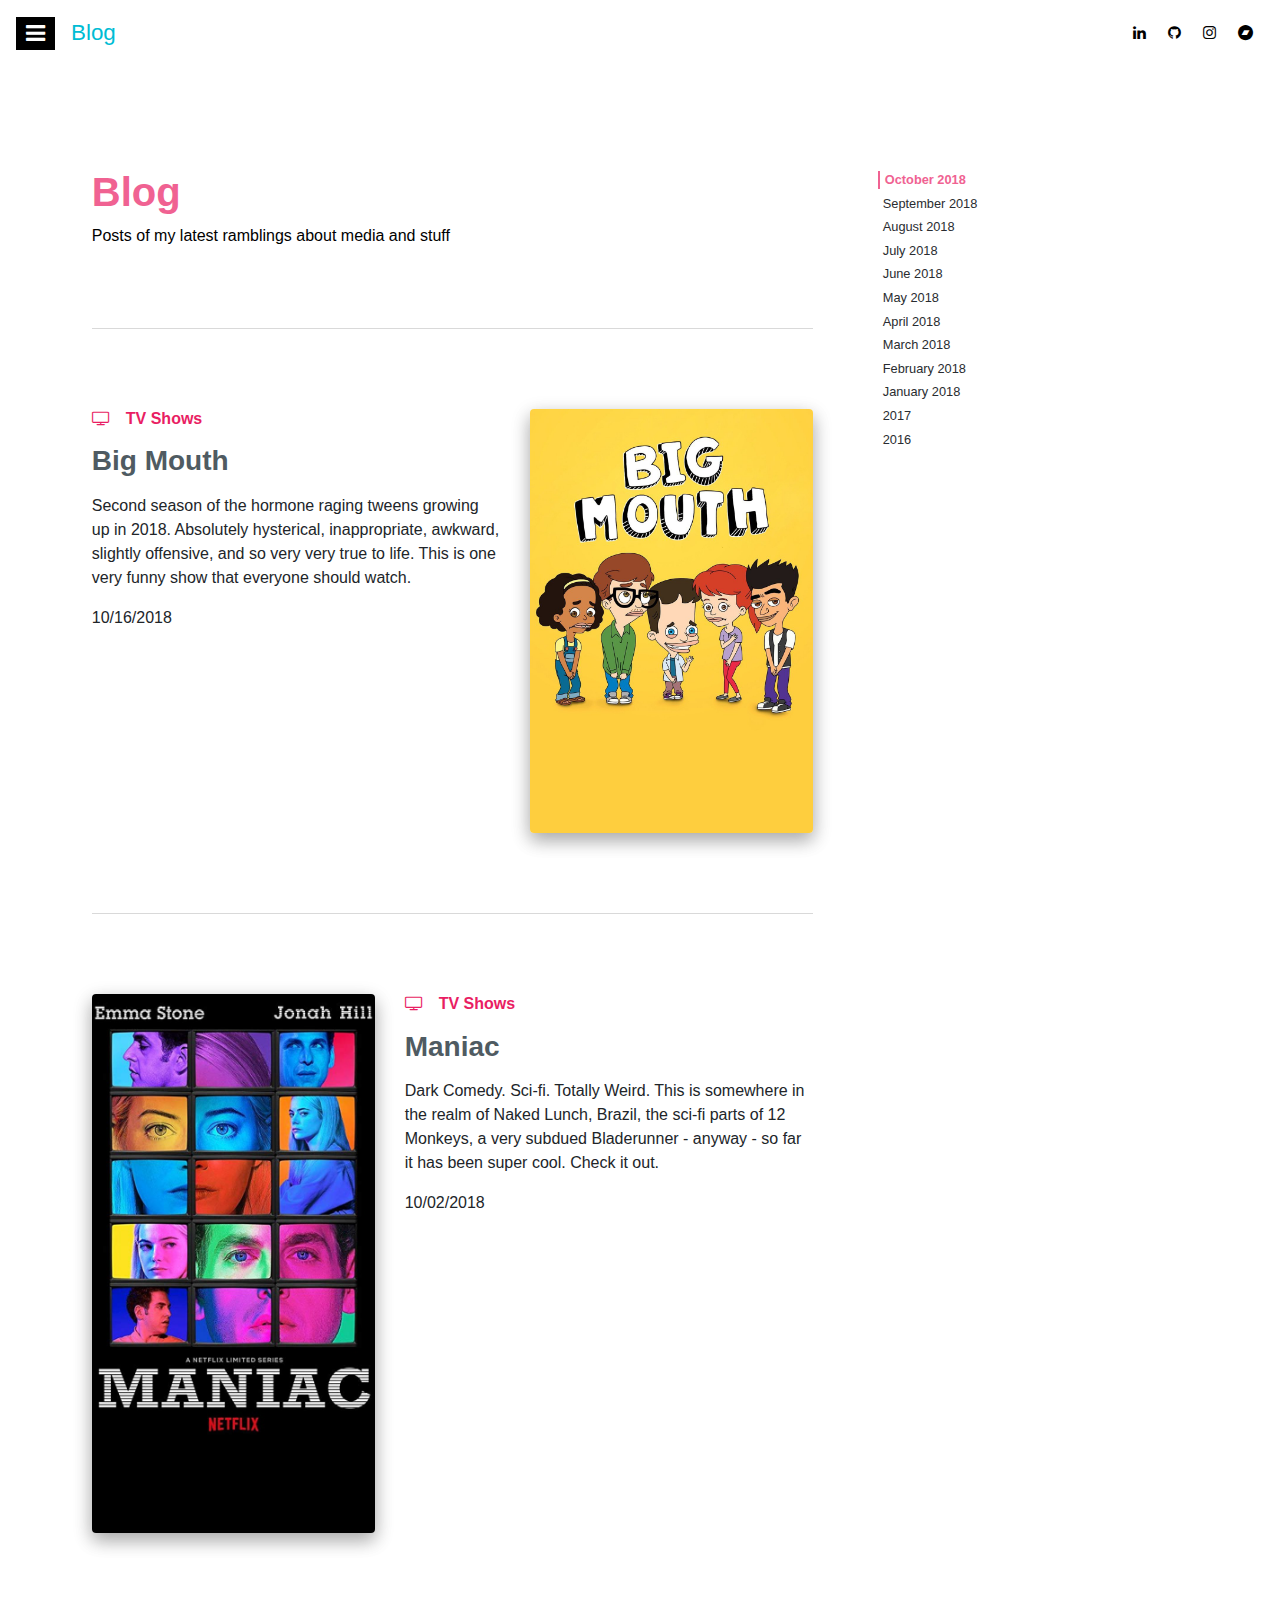
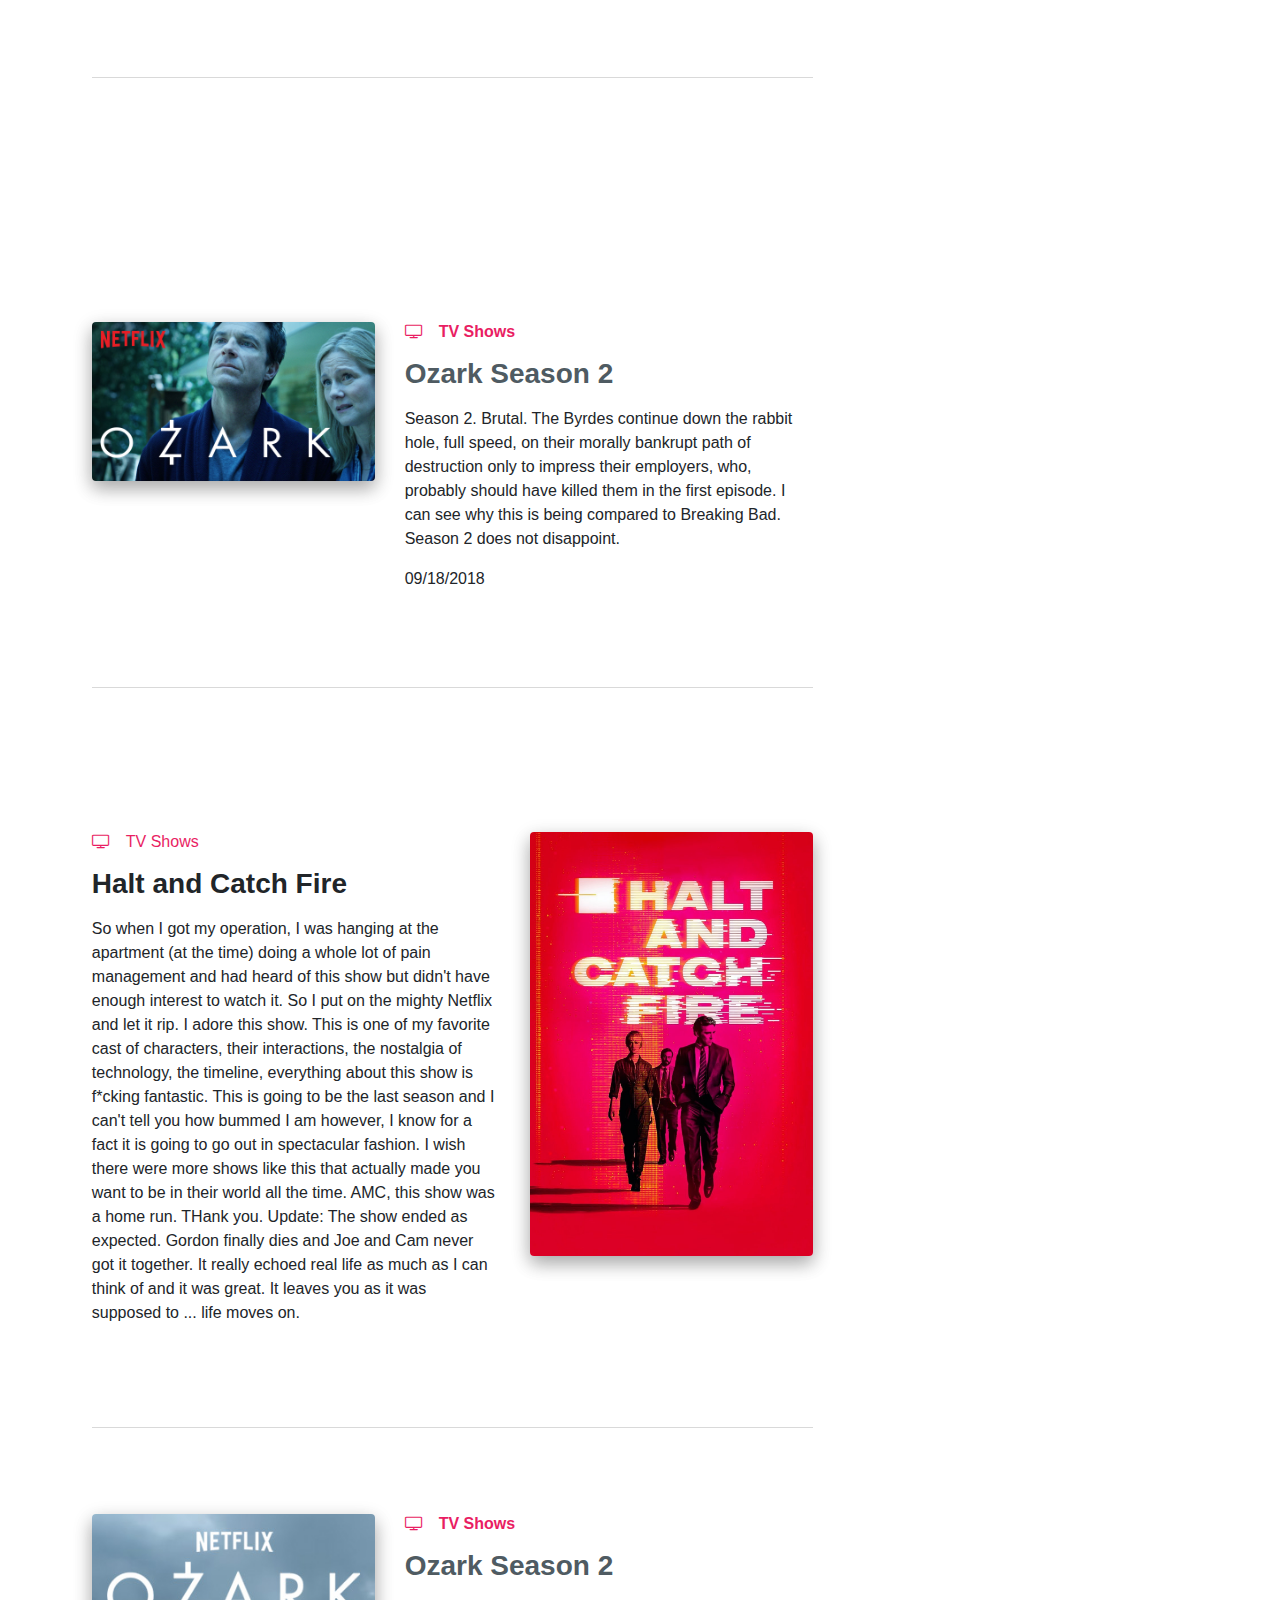
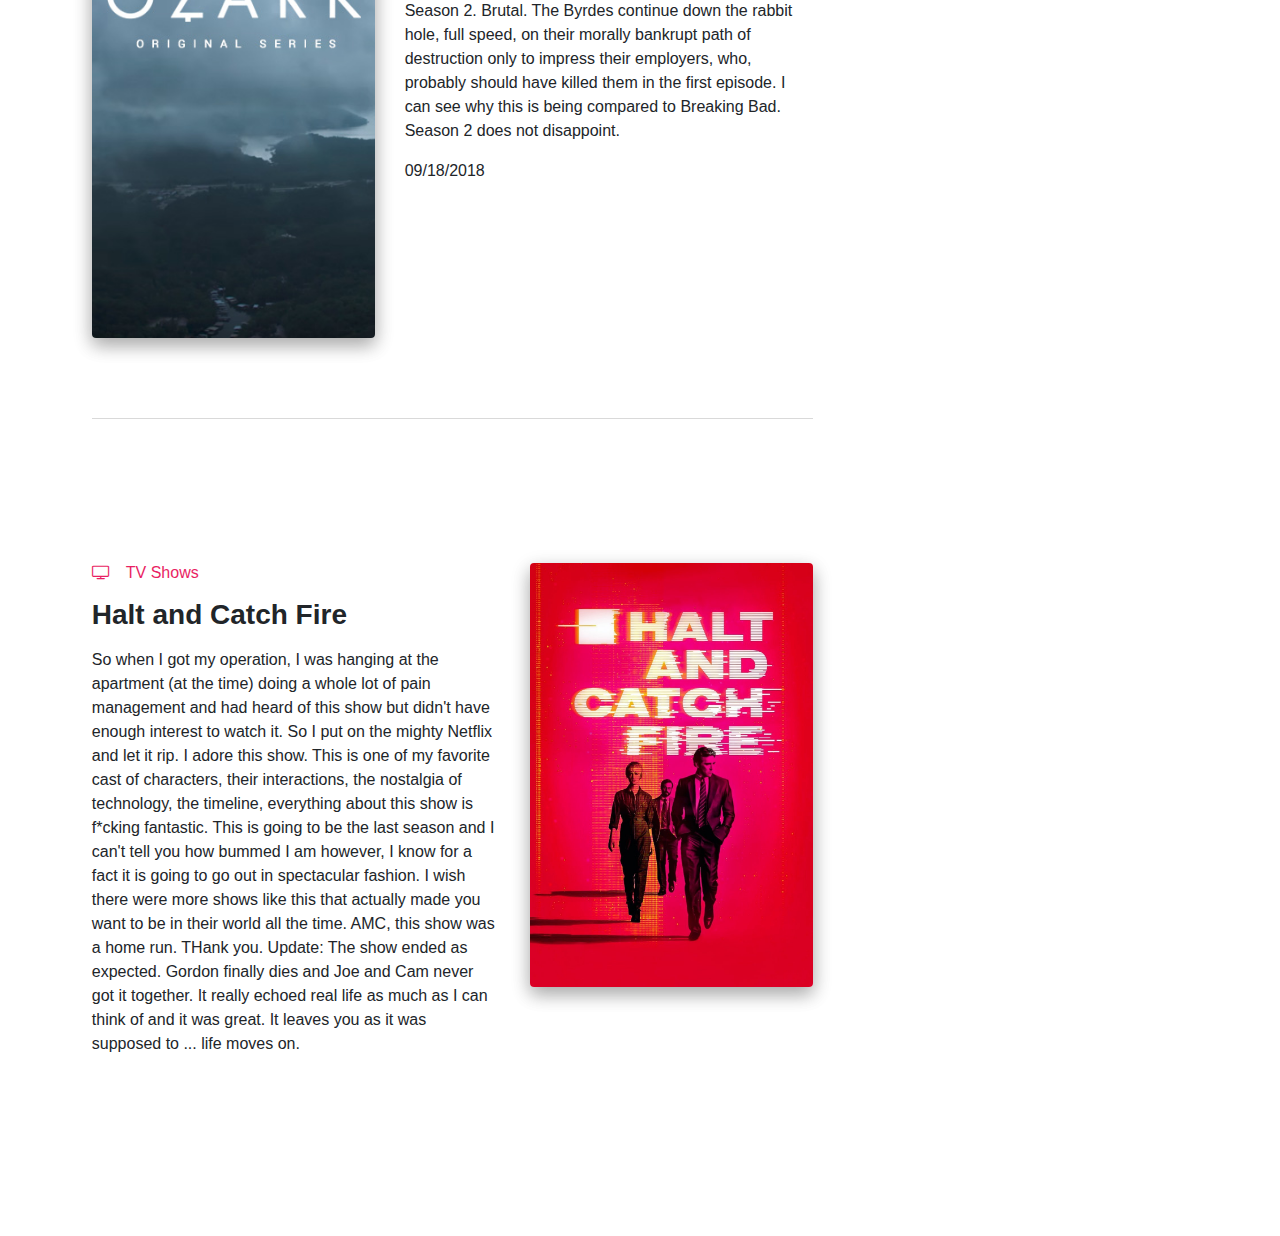
==== commit 38d81246: "fixing mobile alignment" ====
--- a/blog.html
+++ b/blog.html
@@ -17,7 +17,7 @@
     <meta name="viewport" content="width=device-width, initial-scale=1.0" />
 </head>
 
-<body class="fixed-sn scrollspy-list white" data-spy="scroll" data-target="#myScrollspy" data-offset="150" style="position: relative;">
+<body id="blog" class="fixed-sn scrollspy-list white" data-spy="scroll" data-target="#myScrollspy" data-offset="150" style="position: relative;">
 
     <!--Double Nav-->
     <header>
@@ -31,7 +31,7 @@
                     </div>
                 </li>
                 <li class="text-center pt-1 black pb-05">
-                    <h4 class="h4-responsive"><span class="white-text">HUGO</span><span class="secondary-text">MASSARRI</span></h4>
+                    <h4 class="h4-responsive"><span class="cyan-text">HUGO</span><span class="secondary-text">MASSARRI</span></h4>
                 </li>
                 <!--
 					<span class="fs-90 cyan-text lighten-1">UIX DEVELOPER</span>
@@ -43,8 +43,8 @@
                         <div class="collapsible-body">
                             <ul>
                                 <li><a href="#" class="waves-effect text-left">UX</a></li>
-                                <li><a href="portfolio-media.html" class="waves-effect text-left">Digital Media</a></li>
-                                <li><a href="portfolio-web.html" class="waves-effect text-left">Web Design + Development</a></li>
+                                <li><a href="portfolio-media.html" class="waves-effect text-left">Digital Art</a></li>
+                                <li><a href="portfolio-web.html" class="waves-effect text-left">Web Development</a></li>
                             </ul>
                         </div>
                     </li>
@@ -69,7 +69,7 @@
 
             <!-- Breadcrumb -->
             <div class="breadcrumb-dn mr-auto">
-                <h4 class="h4-responsive ml-5 mt-05">Blog</h4>
+                <h4 class="h4-responsive cyan-text ml-1 mt-05">Blog</h4>
             </div>
             <ul class="nav navbar-nav nav-flex-icons ml-auto">
                 <!--
@@ -107,8 +107,8 @@
             <div class="row mt-5">
                 <div class="col-sm-12 col-lg-8">
 
-                    <h1 class="h1-responsive font weight-bold tertiary-dark-text">Blog</h1>
-                    <p class="w-responsive mb-5">Recent posts of my latest ramblings about stuff I come across ...</p>
+                    <h1 class="h1-responsive font-weight-bold secondary-text">Blog</h1>
+                    <p class="w-responsive black-text mb-5">Posts of my latest ramblings about media and stuff</p>
 
                     <hr class="mb-5" />
 
@@ -125,7 +125,7 @@
                                 <p><strong>10/16/2018</strong></p>
                             </div>
                             <div class="col-sm-12 col-lg-5">
-                                <div class="view overlay rounded z-depth-2 mb-lg-0 mb-4">
+                                <div class="view overlay rounded z-depth-2">
                                     <img src="assets/blog/2018-10-16-bigmouth.jpg" alt="Maniac" class="img-fluid lightbox">
                                     <a>
                                         <div class="mask rgba-white-slight"></div>
@@ -140,7 +140,7 @@
                     <section class="blog">
                         <div class="row">
                             <div class="col-sm-12 col-lg-5">
-                                <div class="view overlay rounded z-depth-2 mb-lg-0 mb-4">
+                                <div class="view overlay rounded z-depth-2 mb-4">
                                     <img src="assets/blog/maniac2018.jpeg" alt="Maniac" class="img-fluid lightbox">
                                     <a>
                                         <div class="mask rgba-white-slight"></div>
@@ -165,7 +165,7 @@
                     <section class="blog">
                         <div class="row">
                             <div class="col-sm-12 col-lg-5">
-                                <div class="view overlay rounded z-depth-2 mb-lg-0 mb-4">
+                                <div class="view overlay rounded z-depth-2">
                                     <img src="assets/blog/2018-10-ozark.jpg" alt="Ozark" class="img-fluid lightbox">
                                     <a>
                                         <div class="mask rgba-white-slight"></div>
@@ -214,7 +214,7 @@
                     <section class="blog">
                         <div class="row">
                             <div class="col-sm-12 col-lg-5">
-                                <div class="view overlay rounded z-depth-2 mb-lg-0 mb-4">
+                                <div class="view overlay rounded z-depth-2">
                                     <img src="assets/blog/ozark-netflix.jpg" alt="" class="img-fluid lightbox">
                                     <a>
                                         <div class="mask rgba-white-slight"></div>
--- a/css/overrides.css
+++ b/css/overrides.css
@@ -531,21 +531,51 @@
   .process-spacer {
     padding: 35px 0; }
 
+  #home h1,
+  #home h2,
+  #home h3,
+  #home h4,
+  #home h5,
+  #home p {
+    text-align: center !important; }
+
   #mental_model {
     margin-top: 0px !important;
     margin-bottom: 0px !important; }
 
-  #process h1, #process h2, #process h3, #process h4, #process h5, #process p, #process figure, #process footer {
+  #process h1,
+  #process h2,
+  #process h3,
+  #process h4,
+  #process h5,
+  #process p,
+  #process figure,
+  #process footer {
     text-align: center !important; }
 
   #process .figure {
     display: block;
     margin-bottom: 3rem; }
 
+  #blog h1,
+  #blog h2,
+  #blog h3,
+  #blog h4,
+  #blog h5,
+  #blog h6,
+  #blog p {
+    text-align: center !important; }
+
   .discog-button {
     width: 100% !important; }
 
-  #discopgrahy h1, #discography h2, #discography h3, #discography h5, #discography p, #discography footer {
+  #discography h1,
+  #discography h2,
+  #discography h3,
+  #discography h4,
+  #discography h5,
+  #discography p,
+  #discography footer {
     text-align: center !important; }
 
   #discography h3 {
@@ -554,14 +584,33 @@
   #discography .blockquote-footer {
     text-align: center; }
 
-  #media h1, #media h2, #media h3, #media h4, #media h5, #media footer {
+  #media h1,
+  #media h2,
+  #media h3,
+  #media h4,
+  #media h5,
+  #media footer {
     text-align: center !important; }
 
-  #web h1, #web h2, #web h3, #web h4, #web h5, #web p, #web footer {
+  #web h1,
+  #web h2,
+  #web h3,
+  #web h4,
+  #web h5,
+  #web p,
+  #web footer {
     text-align: center !important; }
 
   .portfolioSite-button {
     width: 100% !important; }
+
+  #contact h1,
+  #contact h2,
+  #contact h3,
+  #contact h4,
+  #contact h5,
+  #contact p {
+    text-align: center !important; }
 
   .contact-button {
     width: 100% !important; } }
@@ -571,7 +620,8 @@
     margin-bottom: 5rem; } }
 /* =HTML, Body, etc
 ==============================*/
-html, body {
+html,
+body {
   font-family: 'Karla', sans-serif; }
 
 header,
@@ -703,6 +753,22 @@
 .portfolioSite-button .hoverable {
   transition: all 0s ease-in-out; }
 
+/* =Blog
+==============================*/
+.blog a {
+  color: #4F5B62; }
+
+.blog a:hover,
+.blog a:focus {
+  color: #00BCD4;
+  text-decoration: underline; }
+
+/* =Process
+==============================*/
+.lb-data .lb-details {
+  width: 100%;
+  text-align: right !important; }
+
 /* =Discography
 ==============================*/
 .discog-button {
@@ -721,22 +787,6 @@
 .discog-button .hoverable {
   transition: all 0s ease-in-out; }
 
-/* =Blog
-==============================*/
-.blog a {
-  color: #4F5B62; }
-
-.blog a:hover,
-.blog a:focus {
-  color: #00BCD4;
-  text-decoration: underline; }
-
-/* =Process
-==============================*/
-.lb-data .lb-details {
-  width: 100%;
-  text-align: right !important; }
-
 /* =Web
 ==============================*/
 #web .card.card-image {
@@ -777,11 +827,11 @@
 /* =Contact
 ==============================*/
 .contact-button {
+  padding: 10px 30px;
+  width: 100% !important;
   background-color: #000000;
   color: #FFFFFF !important;
-  padding: 10px 30px;
   display: inline-block;
-  width: auto;
   border-radius: 4px; }
 
 .contact-button:focus,
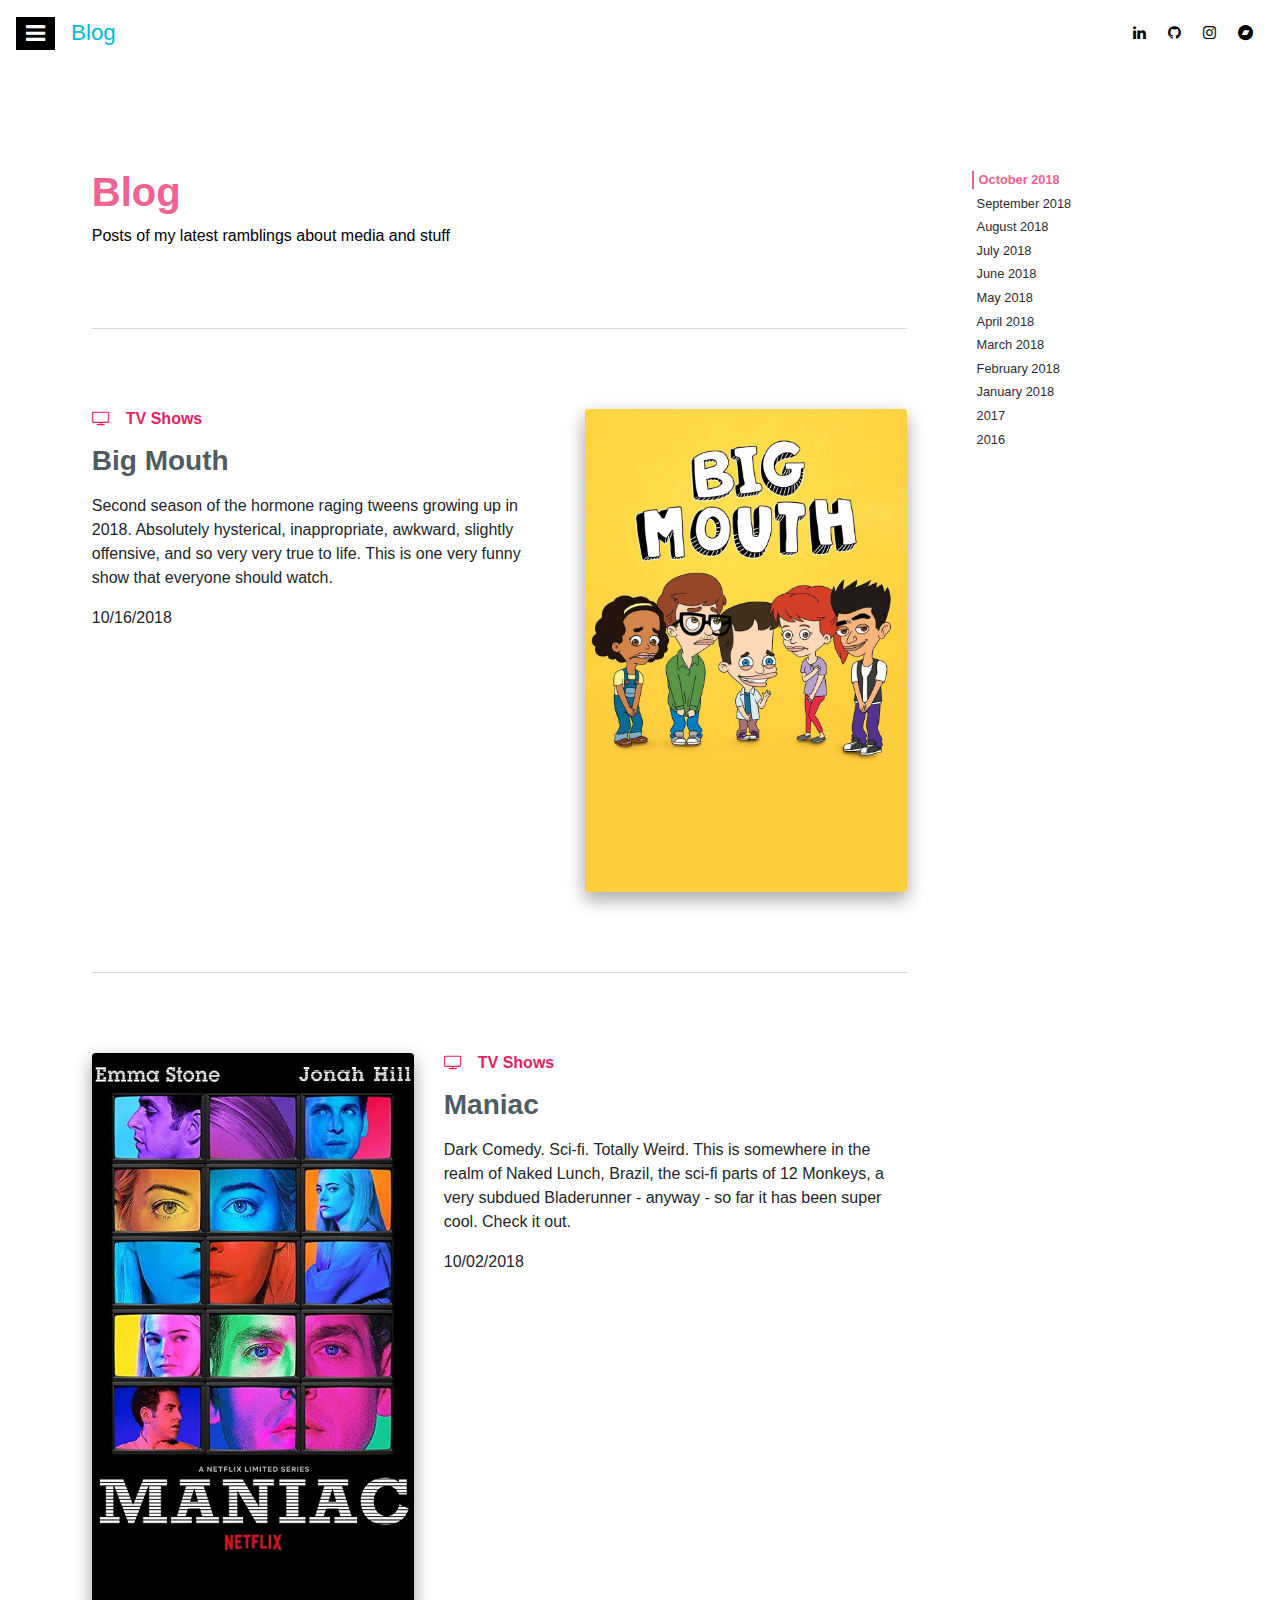
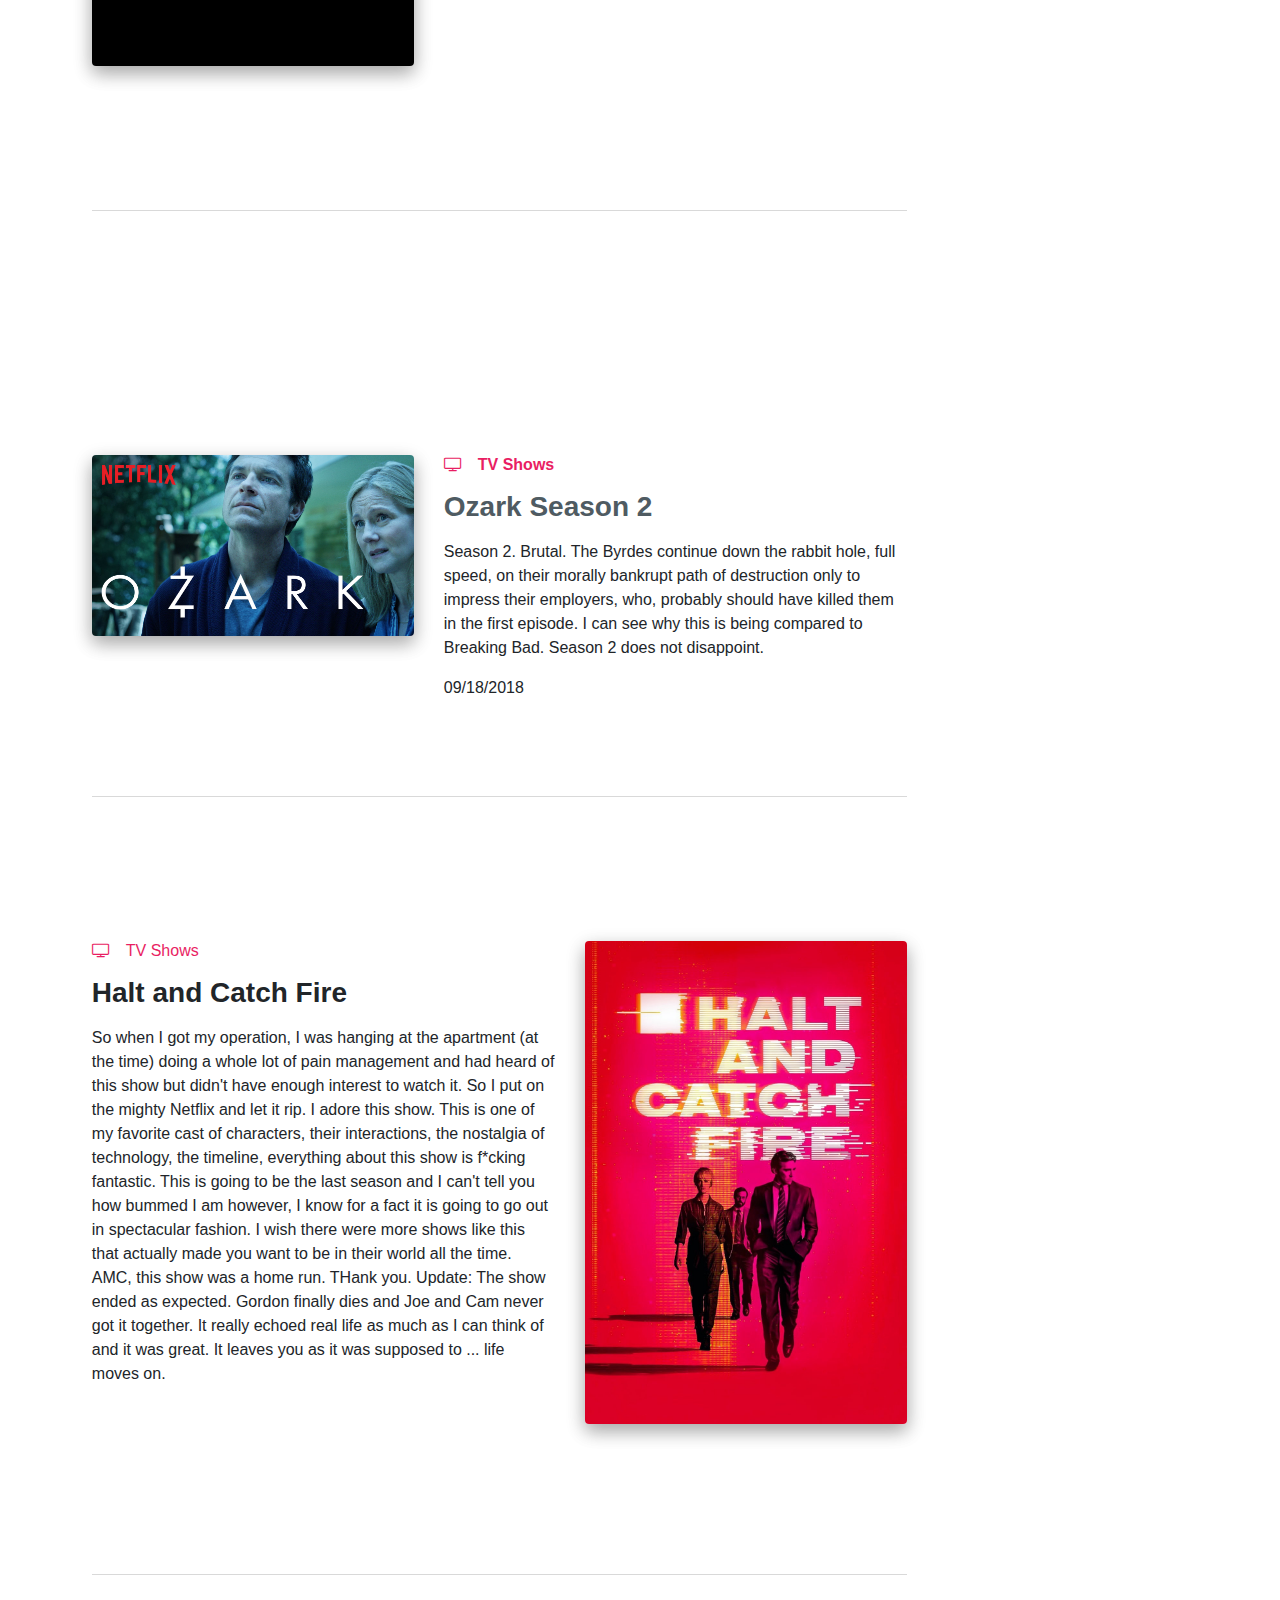
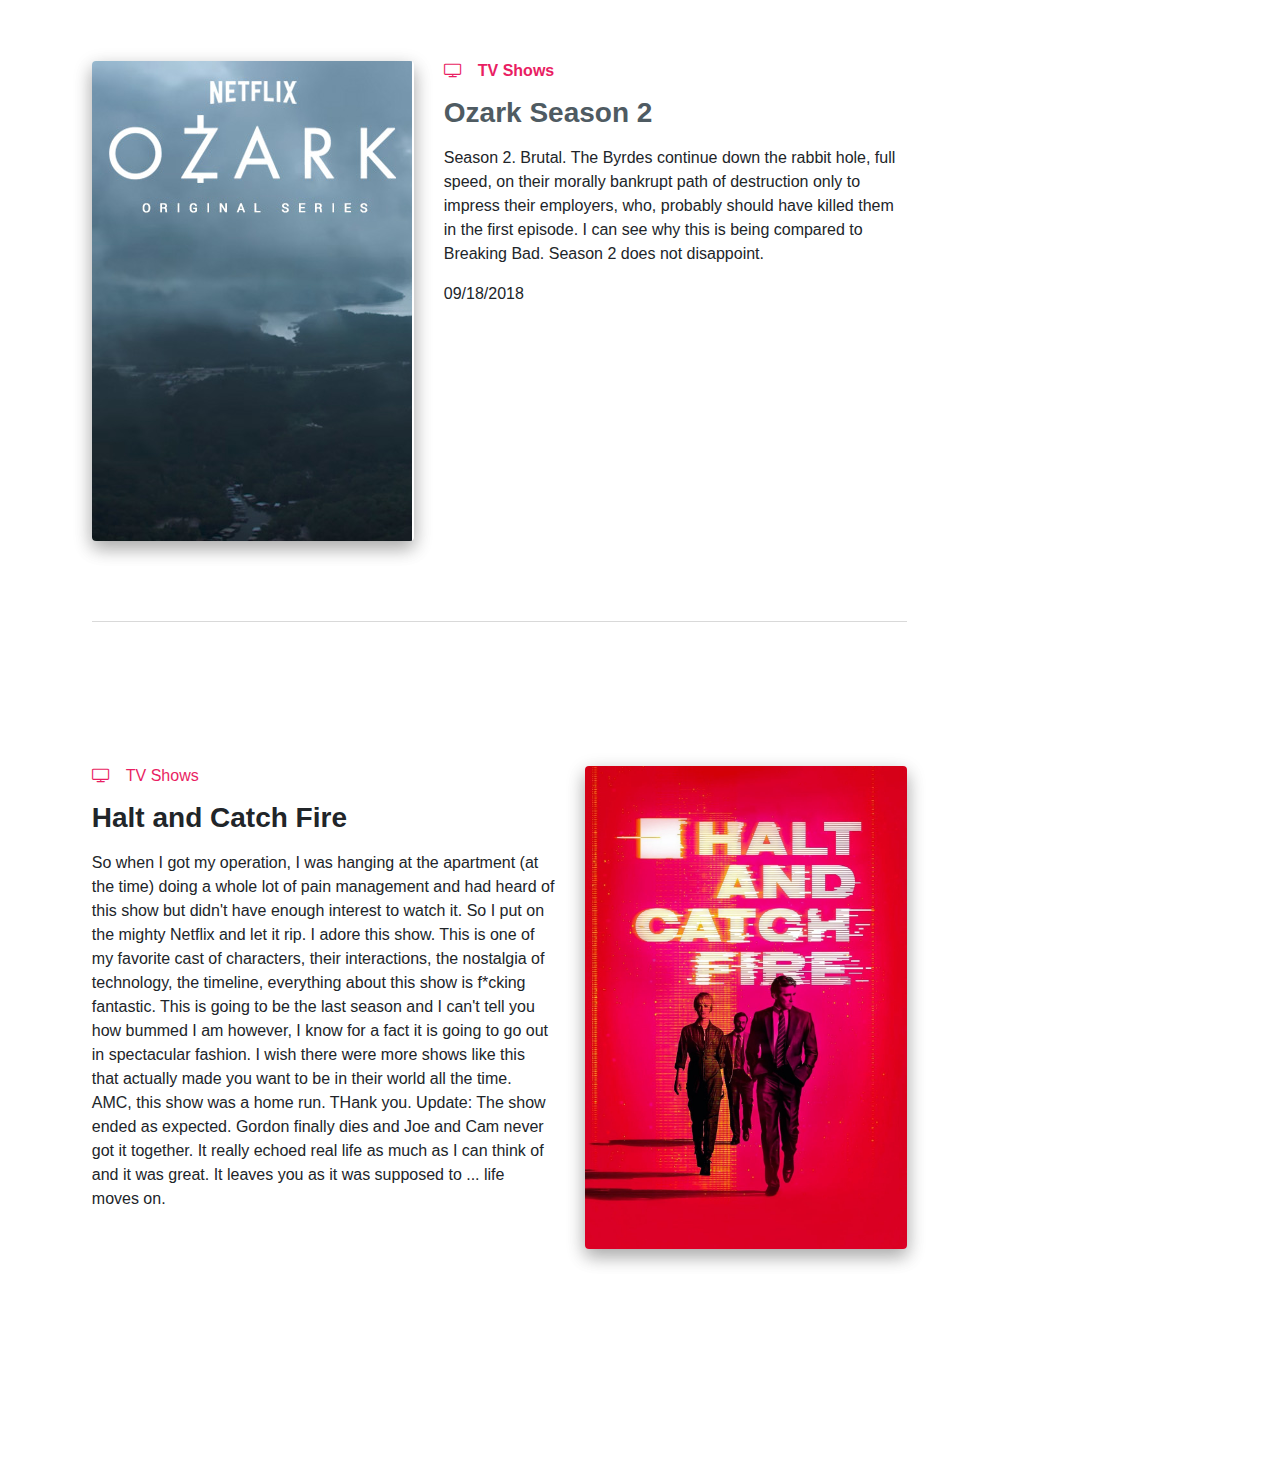
==== commit c024a747: "improved sass and changed sidebar" ====
--- a/blog.html
+++ b/blog.html
@@ -23,15 +23,15 @@
     <header>
 
         <!-- Sidenav -->
-        <div id="slide-out" class="side-nav fixed white z-depth-0">
+        <div id="slide-out" class="side-nav fixed z-depth-0">
             <ul class="custom-scrollbar">
                 <li>
-                    <div class="logo-wrapper waves-light white">
-                        <a href="index.html"><img src="assets/logo.png" alt="" class="img-fluid flex-center"></a>
+                    <div class="logo-wrapper waves-light black">
+                        <a href="index.html"><img src="assets/logo7.png" alt="" class="img-fluid flex-center"></a>
                     </div>
                 </li>
-                <li class="text-center pt-1 black pb-05">
-                    <h4 class="h4-responsive"><span class="cyan-text">HUGO</span><span class="secondary-text">MASSARRI</span></h4>
+                <li class="text-center primary-dark pt-1 pb-05">
+                    <h5 class="h5-responsive "><span class="cyan-text">HUGO</span><span class="secondary-text">MASSARRI</span></h5>
                 </li>
                 <!--
 					<span class="fs-90 cyan-text lighten-1">UIX DEVELOPER</span>
@@ -105,7 +105,7 @@
         <div class="container-fluid dark-body-text">
 
             <div class="row mt-5">
-                <div class="col-sm-12 col-lg-8">
+                <div class="col-sm-12 col-md-9 col-lg-9">
 
                     <h1 class="h1-responsive font-weight-bold secondary-text">Blog</h1>
                     <p class="w-responsive black-text mb-5">Posts of my latest ramblings about media and stuff</p>
@@ -262,7 +262,7 @@
 
 
                 <!-- Scroll Spy -->
-                <div class="col-sm-12 col-lg-4">
+                <div class="col-sm-12 col-md-3 col-lg-3">
 
                     <div id="myScrollspy" class="sticky">
                         <ul id="scrollspy-list" class="nav nav-pills default-pills smooth-scroll">
--- a/css/overrides.css
+++ b/css/overrides.css
@@ -1,23 +1,4 @@
-/* Index 
-==============================
-0.  Imports
-1.  HTML, Body, etc
-2.  Fonts
-3.  Sidenav and Nav
-4.  Scrollspy
-5.  Portfolio Site Web
-6.  Discography
-7.  Blog
-8.  Process
-9.  Web
-10. Contact
-==============================*/
-/* Imports
-==============================*/
-/* =Color Palette
-==============================*/
-/* Blue and Grey
-==============================
+/* ==============================
 $primary: #424242;
 $primary-light: #4F5B62;
 $primary-dark: #303030;
@@ -33,11 +14,7 @@
 $tertiary: #9E9E9E;
 $tertiary-light: #F1F1F1;
 $tertiary-dark: #707070;
-==============================*/
-/* Pink and Black 
-==============================*/
-/* =Color Classes
-==============================*/
+// ============================== */
 .primary {
   background-color: #263238 !important; }
 
@@ -92,8 +69,6 @@
 .tertiary-dark-text {
   color: #707070 !important; }
 
-/* =Border Colors
-==============================*/
 .border-primary {
   border: 1px solid #263238 !important; }
 
@@ -130,29 +105,6 @@
 .border-cyan {
   border: 1px solid #00BCD4 !important; }
 
-/* != Font Size $rembase = 14px
---------------------------------------------------------------
-* hmtl { font-size: 87.5%; }
-* body { font-size: 14px; font-size: 1rem; line-height: 1; }
-* 4px    	0.28571429rem
-* 8px		0.571428571rem
-* 10px		0.71428571rem
-* 12px		0.857142857rem
-* 13px		0.928571429rem
-* 14px		1rem
-* 16px		1.142857143rem
-* 18px		1.285714286rem
-* 20px		1.428571429rem
-* 21px		1.5rem
-* 22px		1.571428571rem
-* 24px		1.714285714rem
-* 28px		2rem
-* 36px		2.571428571rem
-* 42px		3rem
-* 48px		3.428571429rem
-* 64px		4.57142857rem
-* 72px		5.142857143rem
-*/
 .fs-200 {
   font-size: 2rem !important; }
 
@@ -198,8 +150,6 @@
 .process-content {
   font-size: 1.142857143rem !important; }
 
-/*=Margins and Padding
-====================*/
 .mt-0 {
   margin-top: 0px !important; }
 
@@ -474,152 +424,6 @@
   padding-left: 5rem !important;
   padding-right: 5rem !important; }
 
-.delay-50ms {
-  animation-delay: .5s; }
-
-.delay-55ms {
-  animation-delay: .55s; }
-
-.delay-60ms {
-  animation-delay: .6s; }
-
-.delay-65ms {
-  animation-delay: .65s; }
-
-.delay-70ms {
-  animation-delay: .7s; }
-
-.delay-75ms {
-  animation-delay: .75s; }
-
-.delay-1-25s {
-  animation-delay: 1.25s; }
-
-.delay-1-5s {
-  animation-delay: 1.5s; }
-
-.delay-1-75s {
-  animation-delay: 1.75s; }
-
-.delay-2-25s {
-  animation-delay: 2.25s; }
-
-.delay-2-5s {
-  animation-delay: 2.5s; }
-
-.delay-2-75s {
-  animation-delay: 2.75s; }
-
-.delay-3-25s {
-  animation-delay: 3.25s; }
-
-.delay-3-5s {
-  animation-delay: 3.5s; }
-
-.delay-3-75s {
-  animation-delay: 3.75s; }
-
-@media only screen and (max-width: 767px) {
-  .breadcrumb h1 {
-    margin-left: 0px !important;
-    margin-top: .2rem !important;
-    font-size: 1.4rem; }
-
-  #socialMediaLinks {
-    display: none; }
-
-  .process-spacer {
-    padding: 35px 0; }
-
-  #home h1,
-  #home h2,
-  #home h3,
-  #home h4,
-  #home h5,
-  #home p {
-    text-align: center !important; }
-
-  #mental_model {
-    margin-top: 0px !important;
-    margin-bottom: 0px !important; }
-
-  #process h1,
-  #process h2,
-  #process h3,
-  #process h4,
-  #process h5,
-  #process p,
-  #process figure,
-  #process footer {
-    text-align: center !important; }
-
-  #process .figure {
-    display: block;
-    margin-bottom: 3rem; }
-
-  #blog h1,
-  #blog h2,
-  #blog h3,
-  #blog h4,
-  #blog h5,
-  #blog h6,
-  #blog p {
-    text-align: center !important; }
-
-  .discog-button {
-    width: 100% !important; }
-
-  #discography h1,
-  #discography h2,
-  #discography h3,
-  #discography h4,
-  #discography h5,
-  #discography p,
-  #discography footer {
-    text-align: center !important; }
-
-  #discography h3 {
-    margin-top: 2.5rem !important; }
-
-  #discography .blockquote-footer {
-    text-align: center; }
-
-  #media h1,
-  #media h2,
-  #media h3,
-  #media h4,
-  #media h5,
-  #media footer {
-    text-align: center !important; }
-
-  #web h1,
-  #web h2,
-  #web h3,
-  #web h4,
-  #web h5,
-  #web p,
-  #web footer {
-    text-align: center !important; }
-
-  .portfolioSite-button {
-    width: 100% !important; }
-
-  #contact h1,
-  #contact h2,
-  #contact h3,
-  #contact h4,
-  #contact h5,
-  #contact p {
-    text-align: center !important; }
-
-  .contact-button {
-    width: 100% !important; } }
-@media only screen and (max-width: 1024px) {
-  #mental_model {
-    margin-top: 1rem !important;
-    margin-bottom: 5rem; } }
-/* =HTML, Body, etc
-==============================*/
 html,
 body {
   font-family: 'Karla', sans-serif; }
@@ -636,90 +440,77 @@
   border: 0;
   border-top: 1px solid rgba(0, 0, 0, 0.15); }
 
-/* =Fonts
-==============================*/
 .subheading-hm {
   font-family: Georgia, 'Times New Roman', Times, serif; }
 
-/* =Sidenav and Nav
-==============================*/
 nav a {
   color: #000000 !important; }
 
 #slide-out {
   font-wieight: 300;
-  border-right: 1px solid #F1F1F1; }
-
-#slide-out a {
-  color: #292c30;
-  font-weight: 300; }
-
-#slide-out a:hover,
-#slide-out a:focus {
-  color: #000000;
-  font-weight: inherit; }
-
-#slide-out .collapsible-body a {
-  background-color: rgba(0, 0, 0, 0.08);
-  font-weight: 300;
-  height: 56px !important;
-  line-height: 56px !important; }
-
-.side-nav .logo-wrapper,
-.side-nav .logo-wrapper a {
+  border-right: 0px solid #F1F1F1;
+  width: 180px;
+  background-color: #F1F1F1; }
+  #slide-out a {
+    color: #000000;
+    font-weight: 300; }
+  #slide-out:focus, #slide-out:hover {
+    color: #000000;
+    font-weight: inherit; }
+  #slide-out .collapsible-body a {
+    background-color: rgba(0, 0, 0, 0.08);
+    font-weight: 300;
+    height: 56px !important;
+    line-height: 56px !important; }
+  #slide-out .collapsible li a:hover {
+    background-color: #000000;
+    color: #FFFFFF;
+    font-weight: 300;
+    border-radius: 0; }
+  #slide-out .collapsible > li a.collapsible-header.active {
+    background-color: #F06292;
+    color: #FFFFFF !important; }
+
+.side-nav .logo-wrapper, .side-nav .logo-wrapper a {
   height: 120px; }
-
 .side-nav .logo-wrapper img {
-  padding: 30px 45px 20px 65px; }
-
-#slide-out .collapsible > li a.collapsible-header.active {
-  background-color: #F06292;
-  color: #FFFFFF !important; }
-
+  padding: 30px 30px 20px 40px; }
 .side-nav .collapsible > li a.collapsible-header:hover {
   background-color: #000000;
   color: #FFFFFF !important;
   font-weight: 300; }
-
-#slide-out .collapsible li a:hover {
-  background-color: #000000;
-  color: #FFFFFF;
-  font-weight: 300;
-  border-radius: 0; }
-
 .side-nav .collapsible a {
   height: 58px !important;
   line-height: 58px !important; }
-
 .side-nav .collapsible-body a {
   padding-left: 48px; }
-
 .side-nav .logo-wrapper {
   border-bottom: 0px solid rgba(153, 153, 153, 0.3); }
+.side-nav .button-collapse {
+  left: 0px; }
 
 .double-nav .button-collapse {
-  left: 0px; }
-
-/* =Scrollspy
-==============================*/
+  left: 0; }
+
 #myScrollspy {
   margin-left: 35px; }
-
-#myScrollspy .nav-item {
-  width: 100%; }
-
-#myScrollspy a {
-  font-size: .8rem;
-  font-weight: 500;
-  line-height: 1.1rem;
-  padding: 0 5px;
-  margin-top: 3px;
-  margin-bottom: 3px;
-  color: #292c30; }
-
-#myScrollspy li .active {
-  color: #F06292;
-  font-weight: 900; }
+  #myScrollspy .nav-item {
+    width: 100%; }
+  #myScrollspy a {
+    font-size: .8rem;
+    font-weight: 500;
+    line-height: 1.1rem;
+    padding: 0 5px;
+    margin-top: 3px;
+    margin-bottom: 3px;
+    color: #292c30; }
+  #myScrollspy li .active {
+    color: #F06292;
+    font-weight: 900; }
+  #myScrollspy .nav-pills.default-pills .nav-item a.active {
+    border-left: 0.125rem solid #F06292;
+    -webkit-box-shadow: none;
+    box-shadow: none; }
 
 .scrollspy-list {
   height: 500px; }
@@ -730,137 +521,182 @@
 .process-spacer {
   padding: 70px 0; }
 
-#myScrollspy .nav-pills.default-pills .nav-item a.active {
-  border-left: 0.125rem solid #F06292;
-  -webkit-box-shadow: none;
-  box-shadow: none; }
-
-/* =portfolioSite Web
-==============================*/
-.portfolioSite-button {
+#ux {
+  background-color: #FFFFFF; }
+
+.ux-project {
+  background-color: #FFFFFF;
+  padding: 80px;
+  color: #000000;
+  border: 0px solid #F1F1F1;
+  border-radius: 4px; }
+
+#web .card.card-image {
+  background-position: top !important; }
+
+.mdb-lightbox img {
+  transition: all .55s ease-in-out;
+  border: 5px solid #FFFFFF; }
+  .mdb-lightbox img:hover {
+    transition: all .55s ease-in-out;
+    border: 5px solid #000000; }
+
+.blog a {
+  color: #4F5B62; }
+  .blog afocus, .blog a:hover {
+    color: #00BCD4;
+    text-decoration: underline; }
+
+.lb-data .lb-details {
+  width: 100%;
+  text-align: right !important; }
+
+#contact-form .form-control:focus {
+  color: #00BCD4;
+  border: 1px solid #00BCD4;
+  -webkit-box-shadow: 0 0 0 0.2rem rgba(0, 188, 212, 0.25);
+  box-shadow: 0 0 0 0.2rem rgba(0, 188, 212, 0.25); }
+#contact-form select:focus {
+  color: #00BCD4;
+  border: 1px solid #00BCD4;
+  -webkit-box-shadow: 0 0 0 0.2rem rgba(0, 188, 212, 0.25);
+  box-shadow: 0 0 0 0.2rem rgba(0, 188, 212, 0.25); }
+#contact-form .custom-select:focus {
+  color: #00BCD4;
+  border: 1px solid #00BCD4;
+  -webkit-box-shadow: 0 0 0 0.2rem rgba(0, 188, 212, 0.25);
+  box-shadow: 0 0 0 0.2rem rgba(0, 188, 212, 0.25); }
+#contact-form input:matches([type="button"], #contact-form [type="submit"], #contact-form [type="reset"]) {
+  border: none !important; }
+
+.hm-button {
   background-color: #000000;
   color: #FFFFFF;
   padding: 10px 30px;
   display: inline-block;
   width: auto;
-  border-radius: 4px; }
-
-.portfolioSite-button:focus,
-.portfolioSite-button:hover {
-  background-color: #00BCD4;
-  color: #000000; }
-
-.portfolioSite-button .hoverable {
-  transition: all 0s ease-in-out; }
-
-/* =Blog
-==============================*/
-.blog a {
-  color: #4F5B62; }
-
-.blog a:hover,
-.blog a:focus {
-  color: #00BCD4;
-  text-decoration: underline; }
-
-/* =Process
-==============================*/
-.lb-data .lb-details {
-  width: 100%;
-  text-align: right !important; }
-
-/* =Discography
-==============================*/
-.discog-button {
-  background-color: #000000;
-  color: #FFFFFF;
-  padding: 10px 30px;
-  display: inline-block;
-  width: auto;
-  border-radius: 4px; }
-
-.discog-button:focus,
-.discog-button:hover {
-  background-color: #00BCD4;
-  color: #000000; }
-
-.discog-button .hoverable {
-  transition: all 0s ease-in-out; }
-
-/* =Web
-==============================*/
-#web .card.card-image {
-  background-position: top !important; }
-
-.webproject-button-1 {
-  background-color: #F06292;
-  color: #FFFFFF;
-  padding: 10px 30px;
-  display: inline-block;
-  width: auto;
-  border-radius: 4px; }
-
-.webproject-button-1:focus,
-.webproject-button-1:hover {
-  background-color: #00BCD4;
-  color: #000000; }
-
-.webproject-button-1 .hoverable {
-  transition: all 0s ease-in-out; }
-
-.webproject-button-2 {
-  background-color: #292c30;
-  color: #FFFFFF;
-  padding: 10px 30px;
-  display: inline-block;
-  width: auto;
-  border-radius: 4px; }
-
-.webproject-button-2:focus,
-.webproject-button-2:hover {
-  background-color: #00BCD4;
-  color: #000000; }
-
-.webproject-button-2 .hoverable {
-  transition: all 0s ease-in-out; }
-
-/* =Contact
-==============================*/
-.contact-button {
-  padding: 10px 30px;
-  width: 100% !important;
-  background-color: #000000;
-  color: #FFFFFF !important;
-  display: inline-block;
-  border-radius: 4px; }
-
-.contact-button:focus,
-.contact-button:hover {
-  background-color: #00BCD4;
-  color: #000000; }
-
-.contact-button .hoverable {
-  transition: all 0s ease-in-out; }
-
-#contact-form .form-control:focus {
-  color: #00BCD4;
-  border: 1px solid #00BCD4;
-  -webkit-box-shadow: 0 0 0 0.2rem rgba(0, 188, 212, 0.25);
-  box-shadow: 0 0 0 0.2rem rgba(0, 188, 212, 0.25); }
-
-#contact-form select:focus {
-  color: #00BCD4;
-  border: 1px solid #00BCD4;
-  -webkit-box-shadow: 0 0 0 0.2rem rgba(0, 188, 212, 0.25);
-  box-shadow: 0 0 0 0.2rem rgba(0, 188, 212, 0.25); }
-
-#contact-form .custom-select:focus {
-  color: #00BCD4;
-  border: 1px solid #00BCD4;
-  -webkit-box-shadow: 0 0 0 0.2rem rgba(0, 188, 212, 0.25);
-  box-shadow: 0 0 0 0.2rem rgba(0, 188, 212, 0.25); }
-
-#contact-form input:matches([type="button"], #contact-form [type="submit"], #contact-form [type="reset"]) {
-  border: none !important; }
+  border-radius: 4px;
+  border-color: none !important;
+  border-style: none !important;
+  border-width: none !important;
+  text-transform: uppercase;
+  font-size: .80rem;
+  letter-spacing: 1px; }
+  .hm-button:focus, .hm-button:hover {
+    background-color: #00BCD4;
+    color: #FFFFFF;
+    transform: scale(1.15);
+    transition: all .25s ease-in-out; }
+  .hm-button .hoverable {
+    transition: all 1s ease-in-out;
+    background-color: #00BCD4;
+    color: #FFFFFF; }
+
+.delay-50ms {
+  animation-delay: .5s; }
+
+.delay-55ms {
+  animation-delay: .55s; }
+
+.delay-60ms {
+  animation-delay: .6s; }
+
+.delay-65ms {
+  animation-delay: .65s; }
+
+.delay-70ms {
+  animation-delay: .7s; }
+
+.delay-75ms {
+  animation-delay: .75s; }
+
+.delay-1-25s {
+  animation-delay: 1.25s; }
+
+.delay-1-5s {
+  animation-delay: 1.5s; }
+
+.delay-1-75s {
+  animation-delay: 1.75s; }
+
+.delay-2-25s {
+  animation-delay: 2.25s; }
+
+.delay-2-5s {
+  animation-delay: 2.5s; }
+
+.delay-2-75s {
+  animation-delay: 2.75s; }
+
+.delay-3-25s {
+  animation-delay: 3.25s; }
+
+.delay-3-5s {
+  animation-delay: 3.5s; }
+
+.delay-3-75s {
+  animation-delay: 3.75s; }
+
+@media only screen and (max-width: 767px) {
+  .double-nav .button-collapse {
+    left: 0; }
+
+  .breadcrumb h1 {
+    margin-left: 0px !important;
+    margin-top: .2rem !important;
+    font-size: 1.4rem; }
+
+  #socialMediaLinks {
+    display: none; }
+
+  .process-spacer {
+    padding: 35px 0; }
+
+  #home h1, #home h2, #home h3, #home h4, #home h5, #home h6, #home p {
+    text-align: center !important; }
+
+  #mental_model {
+    margin-top: 0px !important;
+    margin-bottom: 0px !important; }
+
+  #process h1, #process h2, #process h3, #process h4, #process h5, #process h6, #process p, #process figure, #process footer {
+    text-align: center !important; }
+  #process .figure {
+    display: block;
+    margin-bottom: 3rem; }
+
+  #blog h1, #blog h2, #blog h3, #blog h4, #blog h5, #blog h6, #blog p {
+    text-align: center !important; }
+
+  .discog-button {
+    width: 100% !important; }
+    .discog-button h1, .discog-button h2, .discog-button h3, .discog-button h4, .discog-button h5, .discog-button h6, .discog-button p, .discog-button footer {
+      text-align: center !important; }
+    .discog-button h3 {
+      margin-top: 2.5rem !important; }
+    .discog-button .blockquote-footer {
+      text-align: center; }
+
+  #media h1, #media h2, #media h3, #media h4, #media h5, #media footer {
+    text-align: center !important; }
+
+  #web h1, #web h2, #web h3, #web h4, #web h5, #web h6, #web p, #web footer {
+    text-align: center !important; }
+
+  .portfolioSite-button {
+    width: 100% !important; }
+
+  #contact h1, #contact h2, #contact h3, #contact h4, #contact h5, #contact h6, #contact p {
+    text-align: center !important; }
+
+  .contact-button {
+    width: 100% !important; } }
+@media only screen and (max-width: 1024px) {
+  .double-nav .button-collapse {
+    left: 0; }
+
+  #mental_model {
+    margin-top: 1rem !important;
+    margin-bottom: 5rem; } }
 
 /*# sourceMappingURL=overrides.css.map */
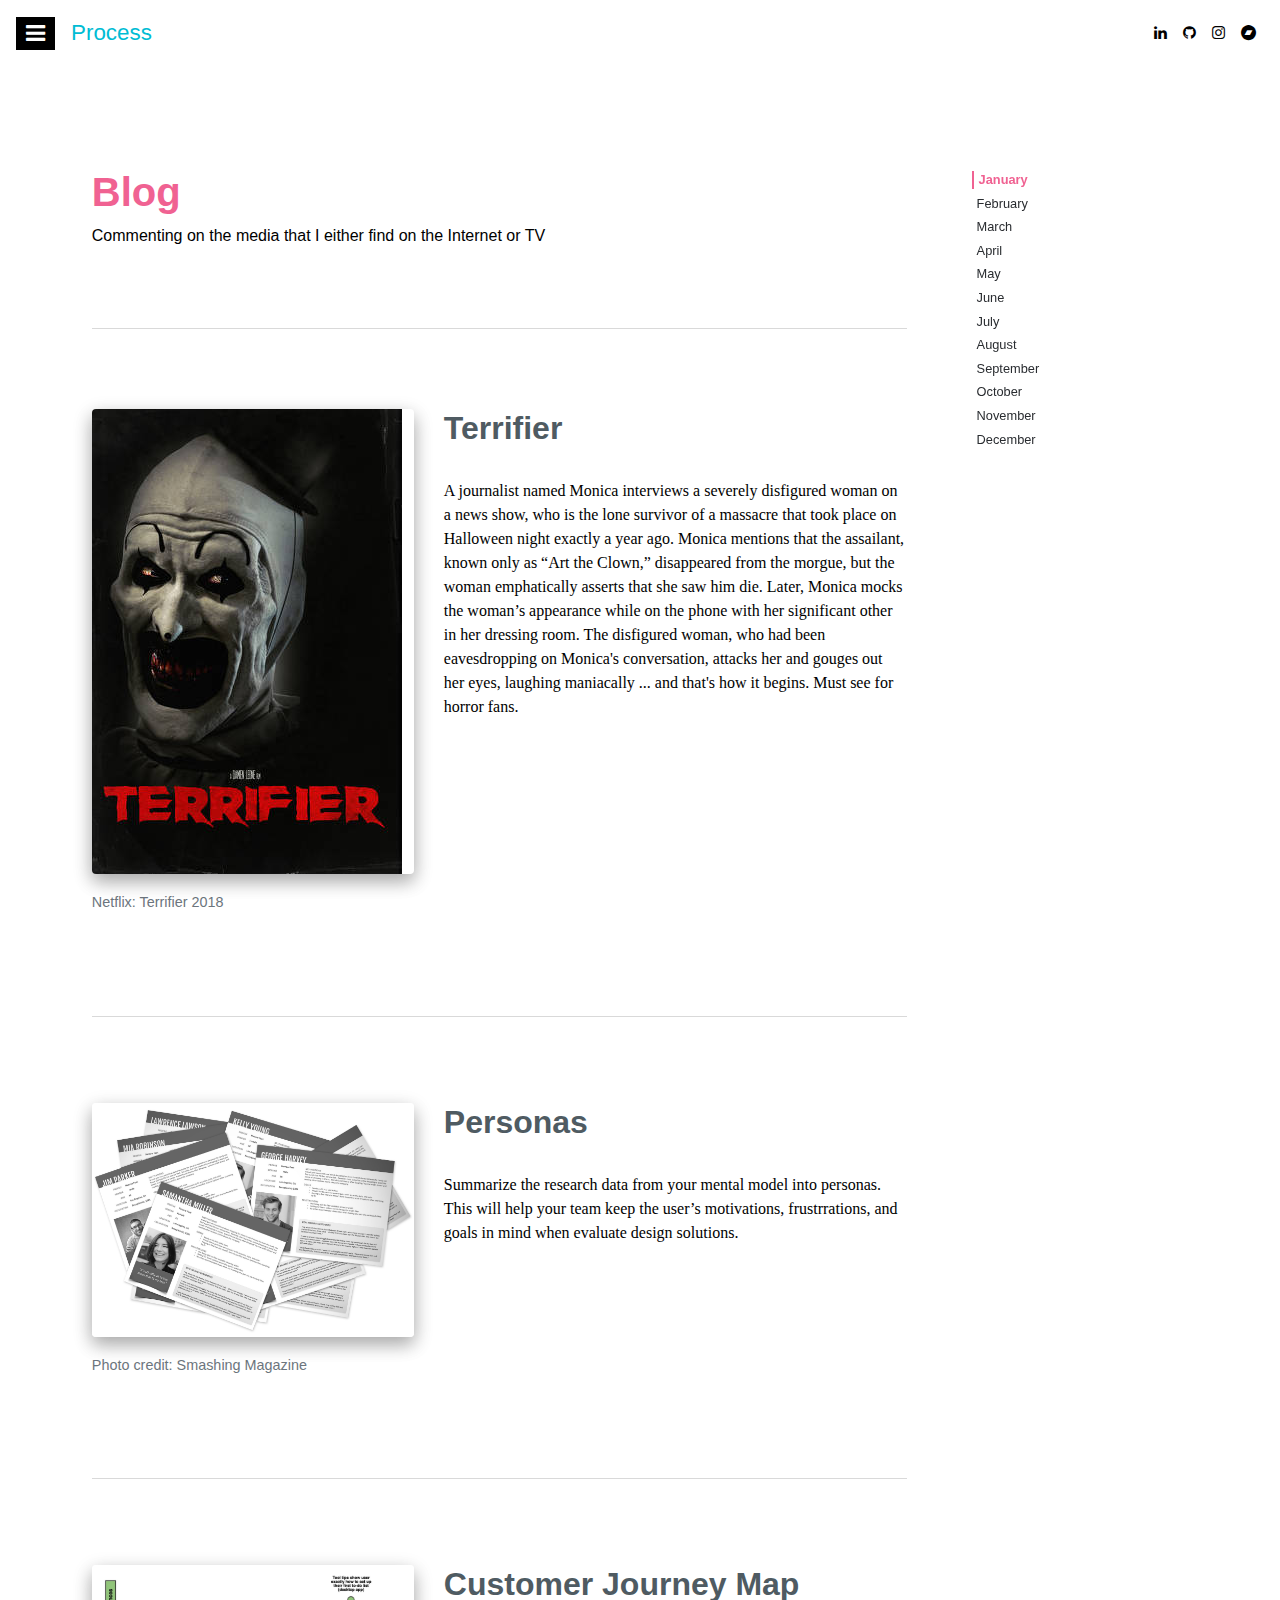
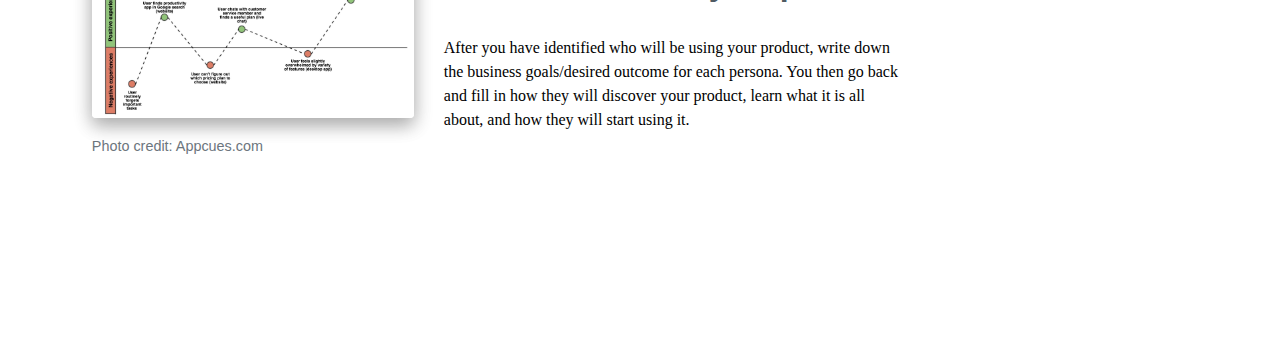
==== commit 727c6e44: "moved to mdb 4.7.1" ====
--- a/blog.html
+++ b/blog.html
@@ -8,16 +8,20 @@
     <!-- Compiled and minified CSS -->
     <link rel="stylesheet" href="css/bootstrap.min.css">
     <link rel="stylesheet" href="css/mdb.min.css" />
+    <link rel="stylesheet" href="css/lightbox.min.css" />
     <link rel="stylesheet" href="css/overrides.css" />
 
     <!-- Font Awesome -->
     <link rel="stylesheet" href="https://maxcdn.bootstrapcdn.com/font-awesome/4.7.0/css/font-awesome.min.css">
+    
+    <!-- Modernizr -->
+    <script src="js/modernizr.js"></script>
 
     <!--Let browser know website is optimized for mobile-->
     <meta name="viewport" content="width=device-width, initial-scale=1.0" />
 </head>
 
-<body id="blog" class="fixed-sn scrollspy-list white" data-spy="scroll" data-target="#myScrollspy" data-offset="150" style="position: relative;">
+<body id="process" class="fixed-sn scrollspy-list white" data-spy="scroll" data-target="#myScrollspy" data-offset="80" style="position: relative;">
 
     <!--Double Nav-->
     <header>
@@ -30,8 +34,8 @@
                         <a href="index.html"><img src="assets/logo7.png" alt="" class="img-fluid flex-center"></a>
                     </div>
                 </li>
-                <li class="text-center primary-dark pt-1 pb-05">
-                    <h5 class="h5-responsive "><span class="cyan-text">HUGO</span><span class="secondary-text">MASSARRI</span></h5>
+                <li class="text-center pt-1 primary-dark pb-05">
+                    <h5 class="h5-responsive"><span class="cyan-text">HUGO</span><span class="secondary-text">MASSARRI</span></h5>
                 </li>
                 <!--
 					<span class="fs-90 cyan-text lighten-1">UIX DEVELOPER</span>
@@ -42,14 +46,14 @@
                         <a href="#" class="collapsible-header waves-effect arrow-r text-left fs-95"><i class="fa fa-hand-o-right"></i>PORTFOLIO</a>
                         <div class="collapsible-body">
                             <ul>
-                                <li><a href="#" class="waves-effect text-left">UX</a></li>
+                                <li><a href="portfolio-ux.html" class="waves-effect text-left">UX</a></li>
                                 <li><a href="portfolio-media.html" class="waves-effect text-left">Digital Art</a></li>
                                 <li><a href="portfolio-web.html" class="waves-effect text-left">Web Development</a></li>
                             </ul>
                         </div>
                     </li>
-                    <li><a href="process.html" class="collapsible-header waves-effect text-left fs-95"><i class="fa fa-cog"></i>PROCESS</a></li>
-                    <li><a href="#" class="collapsible-header waves-effect text-left fs-95 active"><i class="fa fa-user"></i>BLOG</a></li>
+                    <li><a href="process.html" class="collapsible-header waves-effect text-left fs-95 active"><i class="fa fa-cog"></i>PROCESS</a></li>
+                    <li><a href="#" class="collapsible-header waves-effect text-left fs-95"><i class="fa fa-user"></i>BLOG</a></li>
                     <li><a href="discography.html" class="collapsible-header waves-effect text-left fs-95"><i class="fa fa-play-circle"></i>DISCOGRAPHY</a></li>
                     <li><a href="assets/resume/2018-Resume.pdf" target="_blank" class="collapsible-header waves-effect text-left fs-95"><i class="fa fa-file-text"></i>RESUME</a></li>
                     <li><a href="contact.html" class="collapsible-header waves-effect text-left fs-95"><i class="fa fa-envelope"></i>CONTACT</a></li>
@@ -66,10 +70,10 @@
                     <a href="#" data-activates="slide-out" class="button-collapse"><i id="mobile-menu" class="white-text fa fa-bars"></i></a>    
                 </div>
             </div>
-
+            
             <!-- Breadcrumb -->
             <div class="breadcrumb-dn mr-auto">
-                <h4 class="h4-responsive cyan-text ml-1 mt-05">Blog</h4>
+                <h4 class="h4-responsive ml-1 mt-05 cyan-text">Process</h4>
             </div>
             <ul class="nav navbar-nav nav-flex-icons ml-auto">
                 <!--
@@ -105,220 +109,147 @@
         <div class="container-fluid dark-body-text">
 
             <div class="row mt-5">
-                <div class="col-sm-12 col-md-9 col-lg-9">
-
+                <div class="col-sm-12 col-md-12 col-lg-9">
+                        
                     <h1 class="h1-responsive font-weight-bold secondary-text">Blog</h1>
-                    <p class="w-responsive black-text mb-5">Posts of my latest ramblings about media and stuff</p>
+                    <p class="w-responsive black-text mb-5">Commenting on the media that I either find on the Internet or TV</p>
 
                     <hr class="mb-5" />
 
-                    <!-- October 2018 -->
-                    <div id="OCT" class="process-spacer-start">&nbsp;</div>
-                    <section class="blog">
-                        <div class="row">
-                            <div class="col-sm-12 col-lg-7">
-                                <a href="!#" class="pink-text">
-                                    <h6 class="mb-1 font-weight-bold"><i class="fa fa-television pr-1"></i>TV Shows</h6>
-                                </a>
-                                <h3 class="font-weight-bold mb-1"><strong><a href="https://www.netflix.com" target="_blank">Big Mouth</a></strong></h3>
-                                <p>Second season of the hormone raging tweens growing up in 2018. Absolutely hysterical, inappropriate, awkward, slightly offensive, and so very very true to life. This is one very funny show that everyone should watch.</p>
-                                <p><strong>10/16/2018</strong></p>
+                        <!-- Mental Model -->
+                        <div id="january" class="process-spacer-start">&nbsp;</div>
+                        <section>
+                            <div class="row">
+                                <div class="col-lg-5">
+                                    <div class="view overlay rounded z-depth-2 mb-lg-0 mb-1">
+                                        <img src="assets/blog/2018-09-terrifier.jpeg" alt="Terrifier Movie" class="img-fluid">
+                                    </div>
+                                    <figure class="figure">
+                                        <figcaption class="figure-caption">Netflix: Terrifier 2018</figcaption>
+                                    </figure>
+                                </div>
+                                <div class="col-lg-7">
+                                    <h2 class="h2-responsive mb-2 font-weight-bold primary-light-text">Terrifier</h2>
+                                    <p class="subheading-hm black-text">A journalist named Monica interviews a severely disfigured woman on a news show, who is the lone survivor of a massacre that took place on Halloween night exactly a year ago. Monica mentions that the assailant, known only as “Art the Clown,” disappeared from the morgue, but the woman emphatically asserts that she saw him die. Later, Monica mocks the woman’s appearance while on the phone with her significant other in her dressing room. The disfigured woman, who had been eavesdropping on Monica's conversation, attacks her and gouges out her eyes, laughing maniacally ... and that's how it begins.  Must see for horror fans.</p>
+                                </div>
                             </div>
-                            <div class="col-sm-12 col-lg-5">
-                                <div class="view overlay rounded z-depth-2">
-                                    <img src="assets/blog/2018-10-16-bigmouth.jpg" alt="Maniac" class="img-fluid lightbox">
-                                    <a>
-                                        <div class="mask rgba-white-slight"></div>
-                                    </a>
+                        </section>
+
+
+                        <!-- Personas  -->
+                        <div id="february" class="process-spacer">
+                            <hr/>
+                        </div>
+                        <section>
+                            <div class="row">
+                                <div class="col-lg-5">
+                                    <div id="personas" class="view overlay rounded z-depth-2 mb-lg-0 mb-1">
+                                        <a href="assets/process/2-SmashingMag-personas.jpg" data-lightbox="SmashingMag-personas.jpg" data-title="Photo credit: Smashing Magazine">
+                                            <img src="assets/process/2-SmashingMag-personas.jpg" alt="Sample image" class="img-fluid">
+                                        </a>
+                                    </div>
+                                    <figure class="figure">
+                                        <figcaption class="figure-caption">Photo credit: Smashing Magazine</figcaption>
+                                    </figure>
+                                </div>
+                                <div class="col-lg-7">
+                                    <h2 class="h2-responsive mb-2 font-weight-bold primary-light-text">Personas</h2>
+                                    <p class="subheading-hm black-text">Summarize the research data from your mental model into personas. This will help your team keep the user’s motivations, frustrrations, and goals in mind when evaluate design solutions.</p>
                                 </div>
                             </div>
+                        </section>
+
+                        <!-- Customer Journey Map -->
+                        <div id="march" class="process-spacer">
+                            <hr/>
                         </div>
-                    </section>
-                    
-                    <hr class="my-5">
-                    
-                    <section class="blog">
-                        <div class="row">
-                            <div class="col-sm-12 col-lg-5">
-                                <div class="view overlay rounded z-depth-2 mb-4">
-                                    <img src="assets/blog/maniac2018.jpeg" alt="Maniac" class="img-fluid lightbox">
-                                    <a>
-                                        <div class="mask rgba-white-slight"></div>
-                                    </a>
+                        <section>
+                            <div class="row">
+                                <div class="col-lg-5">
+                                    <div class="view overlay rounded z-depth-2 mb-lg-0 mb-1">
+                                        <a href="assets/process/3-Appcues-customerjourneymap.jpg" data-lightbox="3-Appcues-customerjourney.jpg" data-title="Photo credit: Appcues.com">
+                                            <img src="assets/process/3-Appcues-customerjourneymap.jpg" alt="Sample image" class="img-fluid">
+                                        </a>
+                                    </div>
+                                    <figure class="figure">
+                                        <figcaption class="figure-caption">Photo credit: Appcues.com</figcaption>
+                                    </figure>
+                                </div>
+                                <div class="col-lg-7">
+                                    <h2 class="h2-responsive mb-2 font-weight-bold primary-light-text">Customer Journey Map</h2>
+                                    <p class="subheading-hm black-text">After you have identified who will be using your product, write down the business goals/desired outcome for each persona. You then go back and fill in how they will discover your product, learn what it is all about, and how they will start using it.</p>
                                 </div>
                             </div>
-                            <div class="col-sm-12 col-lg-7">
-                                <a href="!#" class="pink-text">
-                                    <h6 class="mb-1 font-weight-bold"><i class="fa fa-television pr-1"></i>TV Shows</h6>
-                                </a>
-                                <h3 class="font-weight-bold primary-light-text mb-1"><strong><a href="https://www.netflix.com/title/80124522" target="_blank">Maniac</a></strong></h3>
-                                <p>Dark Comedy. Sci-fi. Totally Weird. This is somewhere in the realm of Naked Lunch, Brazil, the sci-fi parts of 12 Monkeys, a very subdued Bladerunner - anyway - so far it has been super cool. Check it out.</p>
-                                <p><strong>10/02/2018</strong></p>
-                            </div>
-                        </div>
-                    </section>
-
-                    <hr class="my-5">
-
-                    <!-- September 2018 -->
-                    <div id="SEP" class="process-spacer">&nbsp;</div>
-                    <section class="blog">
-                        <div class="row">
-                            <div class="col-sm-12 col-lg-5">
-                                <div class="view overlay rounded z-depth-2">
-                                    <img src="assets/blog/2018-10-ozark.jpg" alt="Ozark" class="img-fluid lightbox">
-                                    <a>
-                                        <div class="mask rgba-white-slight"></div>
-                                    </a>
-                                </div>
-                            </div>
-                            <div class="col-sm-12 col-lg-7">
-                                <a href="!#" class="pink-text">
-                                    <h6 class="mb-1 font-weight-bold"><i class="fa fa-television pr-1"></i>TV Shows</h6>
-                                </a>
-                                <h3 class="font-weight-bold primary-light-text mb-1"><strong><a href="https://www.netflix.com/title/80117552" target="_blank">Ozark Season 2</a></strong></h3>
-                                <p>Season 2. Brutal. The Byrdes continue down the rabbit hole, full speed, on their morally bankrupt path of destruction only to impress their employers, who, probably should have killed them in the first episode. I can see why this is being compared to Breaking Bad. Season 2 does not disappoint.</p>
-                                <p><strong>09/18/2018</strong></p>
-                            </div>
-                        </div>
-                    </section>
-
-                    <hr class="my-5">
-
-                    <section class="blog">
-                        <div class="row">
-                            <div class="col-sm-12 col-lg-7">
-                                <a href="!#" class="pink-text">
-                                    <h6 class="mt-4 mb-1"><i class="fa fa-television pr-1"></i>TV Shows</h6>
-                                </a>
-                                <h3 class="font-weight-bold mb-1"><strong>Halt and Catch Fire</strong></h3>
-                                <p>So when I got my operation, I was hanging at the apartment (at the time) doing a whole lot of pain management and had heard of this show but didn't have enough interest to watch it. So I put on the mighty Netflix and let it rip. I adore this show. This is one of my favorite cast of characters, their interactions, the nostalgia of technology, the timeline, everything about this show is f*cking fantastic. This is going to be the last season and I can't tell you how bummed I am however, I know for a fact it is going to go out in spectacular fashion. I wish there were more shows like this that actually made you want to be in their world all the time. AMC, this show was a home run. THank you. Update: The show ended as expected. Gordon finally dies and Joe and Cam never got it together. It really echoed real life as much as I can think of and it was great. It leaves you as it was supposed to ... life moves on.</p>
-                            </div>
-
-                            <div class="col-sm-12 col-lg-5">
-                                <div class="view overlay rounded z-depth-2 mb-lg-0 my-4">
-                                    <img src="assets/blog/haltandcatchfire.jpg" alt="" class="img-fluid">
-                                    <a>
-                                        <div class="mask rgba-white-slight"></div>
-                                    </a>
-                                </div>
-                            </div>
-                        </div>
-                    </section>
-
-
-                    <!-- August 2018 -->
-                    <div id="AUG" class="process-spacer">
-                        <hr />
-                    </div>
-                    <section class="blog">
-                        <div class="row">
-                            <div class="col-sm-12 col-lg-5">
-                                <div class="view overlay rounded z-depth-2">
-                                    <img src="assets/blog/ozark-netflix.jpg" alt="" class="img-fluid lightbox">
-                                    <a>
-                                        <div class="mask rgba-white-slight"></div>
-                                    </a>
-                                </div>
-                            </div>
-
-                            <div class="col-sm-12 col-lg-7">
-                                <a href="!#" class="pink-text">
-                                    <h6 class="mb-1 font-weight-bold"><i class="fa fa-television pr-1"></i>TV Shows</h6>
-                                </a>
-                                <h3 class="font-weight-bold mb-1"><strong><a href="https://www.netflix.com/title/80117552" target="_blank">Ozark Season 2</a></strong></h3>
-                                <p>Season 2. Brutal. The Byrdes continue down the rabbit hole, full speed, on their morally bankrupt path of destruction only to impress their employers, who, probably should have killed them in the first episode. I can see why this is being compared to Breaking Bad. Season 2 does not disappoint.</p>
-                                <p><strong>09/18/2018</strong></p>
-                            </div>
-                        </div>
-                    </section>
-
-                    <hr class="my-5">
-
-                    <section class="blog">
-                        <div class="row">
-                            <div class="col-sm-12 col-lg-7">
-                                <a href="!#" class="pink-text">
-                                    <h6 class="mt-4 mb-1"><i class="fa fa-television pr-1"></i>TV Shows</h6>
-                                </a>
-                                <h3 class="font-weight-bold mb-1"><strong>Halt and Catch Fire</strong></h3>
-                                <p>So when I got my operation, I was hanging at the apartment (at the time) doing a whole lot of pain management and had heard of this show but didn't have enough interest to watch it. So I put on the mighty Netflix and let it rip. I adore this show. This is one of my favorite cast of characters, their interactions, the nostalgia of technology, the timeline, everything about this show is f*cking fantastic. This is going to be the last season and I can't tell you how bummed I am however, I know for a fact it is going to go out in spectacular fashion. I wish there were more shows like this that actually made you want to be in their world all the time. AMC, this show was a home run. THank you. Update: The show ended as expected. Gordon finally dies and Joe and Cam never got it together. It really echoed real life as much as I can think of and it was great. It leaves you as it was supposed to ... life moves on.</p>
-                            </div>
-
-                            <div class="col-sm-12 col-lg-5">
-                                <div class="view overlay rounded z-depth-2 mb-lg-0 my-4">
-                                    <img src="assets/blog/haltandcatchfire.jpg" alt="" class="img-fluid">
-                                    <a>
-                                        <div class="mask rgba-white-slight"></div>
-                                    </a>
-                                </div>
-                            </div>
-                        </div>
-                    </section>
-
-                    <div class="process-spacer">&nbsp;</div>
+                        </section>
+
+                        <div class="process-spacer">&nbsp;</div>
 
                 </div>
 
 
+
                 <!-- Scroll Spy -->
-                <div class="col-sm-12 col-md-3 col-lg-3">
-
-                    <div id="myScrollspy" class="sticky">
+                <div class="col-sm-12 col-md-12 col-lg-3">
+
+                    <div id="myScrollspy" class="sticky-top">
                         <ul id="scrollspy-list" class="nav nav-pills default-pills smooth-scroll">
                             <li class="nav-item">
-                                <a id="startPosition" href="#OCT" class="nav-link active">October 2018</a>
-                            </li>
-                            <li class="nav-item">
-                                <a href="#SEP" class="nav-link">September 2018</a>
-                            </li>
-                            <li class="nav-item">
-                                <a href="#AUG" class="nav-link">August 2018</a>
-                            </li>
-                            <li class="nav-item">
-                                <a href="#JUL" class="nav-link">July 2018</a>
-                            </li>
-                            <li class="nav-item">
-                                <a href="#JUN" class="nav-link">June 2018</a>
-                            </li>
-                            <li class="nav-item">
-                                <a href="#MAY" class="nav-link">May 2018</a>
-                            </li>
-                            <li class="nav-item">
-                                <a href="#APR" class="nav-link">April 2018</a>
-                            </li>
-                            <li class="nav-item">
-                                <a href="#MAR" class="nav-link">March 2018</a>
-                            </li>
-                            <li class="nav-item">
-                                <a href="#FEB" class="nav-link">February 2018</a>
-                            </li>
-                            <li class="nav-item">
-                                <a href="#JAN" class="nav-link">January 2018</a>
-                            </li>
-                            <li class="nav-item">
-                                <a href="#2017" class="nav-link">2017</a>
-                            </li>
-                            <li class="nav-item">
-                                <a href="#2016" class="nav-link">2016</a>
+                                <a id="startPosition" href="#january" class="nav-link active">January</a>
+                            </li>
+                            <li class="nav-item">
+                                <a href="#february" class="nav-link">February</a>
+                            </li>
+                            <li class="nav-item">
+                                <a href="#march" class="nav-link">March</a>
+                            </li>
+                            <li class="nav-item">
+                                <a href="#april" class="nav-link">April</a>
+                            </li>
+                            <li class="nav-item">
+                                <a href="#may" class="nav-link">May</a>
+                            </li>
+                            <li class="nav-item">
+                                <a href="#june" class="nav-link">June</a>
+                            </li>
+                            <li class="nav-item">
+                                <a href="#july" class="nav-link">July</a>
+                            </li>
+                            <li class="nav-item">
+                                <a href="#august" class="nav-link">August</a>
+                            </li>
+                            <li class="nav-item">
+                                <a href="#september" class="nav-link">September</a>
+                            </li>
+                            <li class="nav-item">
+                                <a href="#october" class="nav-link">October</a>
+                            </li>
+                            <li class="nav-item">
+                                <a href="#november" class="nav-link">November</a>
+                            </li>
+                            <li class="nav-item">
+                                <a href="#december" class="nav-link">December</a>
                             </li>
                         </ul>
                     </div>
 
                 </div>
+
             </div>
-
-
-
         </div>
-
     </main>
 
+	<!--
+	<div class="cd-cover-layer"></div>
+	<div class="cd-loading-bar"></div>
+  	-->
+   
     <!-- Compiled and minified JavaScript -->
     <script src="js/jquery-3.3.1.min.js"></script>
     <script src="js/bootstrap.min.js"></script>
     <script src="js/mdb.min.js"></script>
+    <script src="js/lightbox.min.js"></script>
     <script src="js/scripts.js"></script>
+    <!--<script src='js/effects.js'></script>-->
 </body>
 
 </html>
